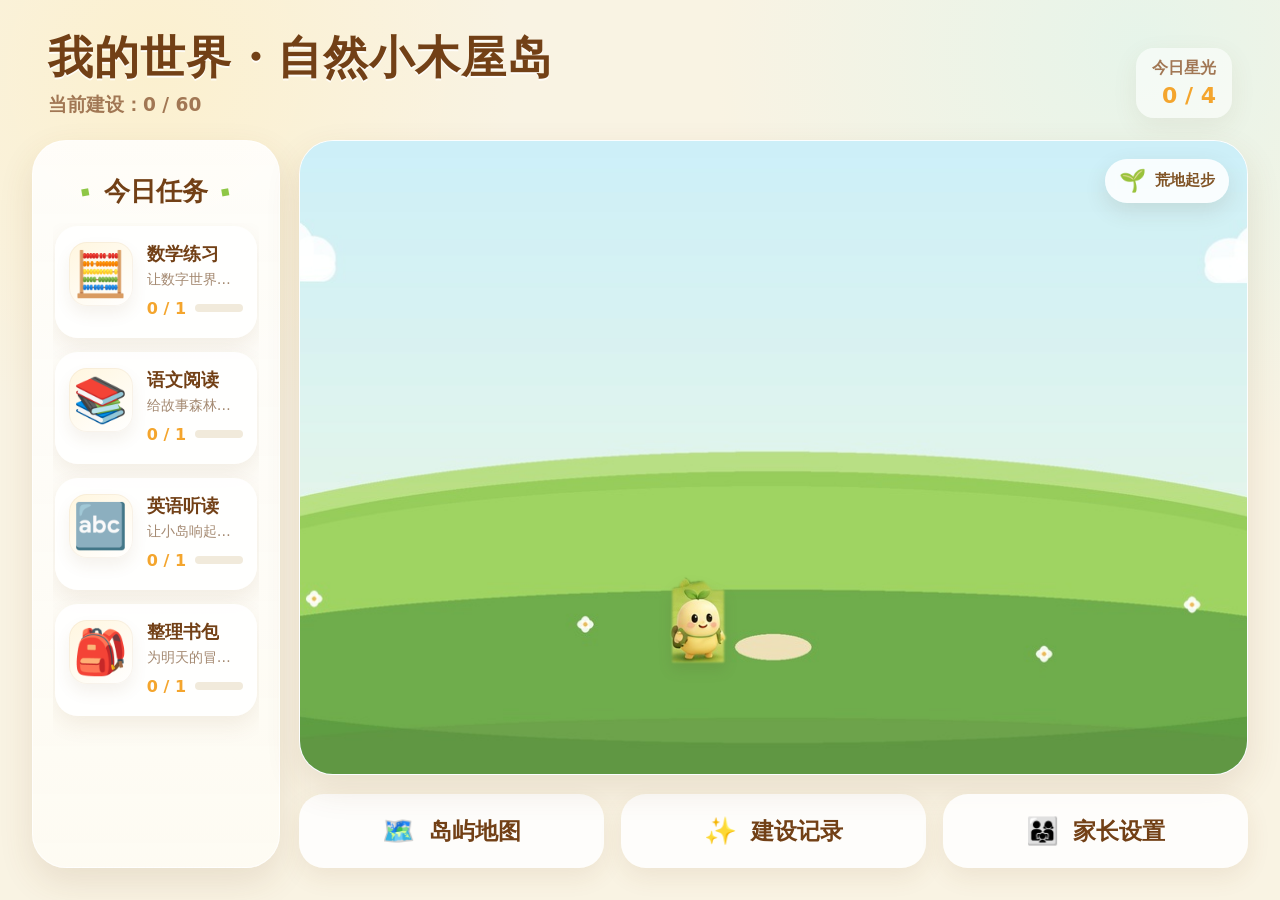
==== index.html @ 44916e84 "Upload website files" ====
<!doctype html>
<html lang="zh-CN">
<head>
  <meta charset="utf-8">
  <meta name="viewport" content="width=device-width, initial-scale=1, viewport-fit=cover">
  <meta name="theme-color" content="#f8f1df">
  <meta name="apple-mobile-web-app-capable" content="yes">
  <meta name="mobile-web-app-capable" content="yes">
  <meta name="apple-mobile-web-app-status-bar-style" content="default">
  <meta name="apple-mobile-web-app-title" content="星芽岛">
  <title>星芽岛</title>
  <link rel="manifest" href="manifest.webmanifest">
  <link rel="apple-touch-icon" sizes="180x180" href="assets/icon-180.png">
  <link rel="stylesheet" href="styles.css">
</head>
<body>
  <main class="app-shell" id="app">
<header class="topbar">
      <div>
        <h1 id="islandTitle">我的世界・自然小木屋岛</h1>
        <p>当前建设：<strong id="buildCount">0</strong> / <span id="buildMax">60</span></p>
      </div>
      <div class="daily-light" aria-label="今日星光进度">
        <span>今日星光</span>
        <strong id="dailyLight">0 / 4</strong>
      </div>
    </header>

<section class="workspace">
      <aside class="task-panel" aria-label="今日任务">
        <div class="task-panel-title">
          <span class="leaf">◆</span>
          <h2>今日任务</h2>
          <span class="leaf">◆</span>
        </div>
        <div id="taskList" class="task-list"></div>

      </aside>

      <section class="island-column">
        <div class="island-stage" id="islandStage">
          <div class="scene-world" id="sceneWorld" aria-label="从零开始建设的自然小木屋岛">
            <img class="scene-base" src="assets/island-base-zero.jpg" alt="等待建设的空白小岛">
            <img class="construction-layer mascot-layer" id="mascotLayer" src="assets/layer-mascot.png" alt="">
            <img class="construction-layer path-layer" id="pathLayer" src="assets/layer-path.png" alt="">
            <img class="construction-layer forest-layer" id="forestLayer" src="assets/layer-forest.png" alt="">
            <img class="construction-layer library-layer" id="libraryLayer" src="assets/layer-library.png" alt="">
            <img class="construction-layer cottage-layer" id="cottageLayer" src="assets/layer-cottage.png" alt="">
            <img class="construction-layer slide-layer" id="slideLayer" src="assets/layer-slide.png" alt="">
            <img class="final-scene" id="finalScene" src="assets/nature-island-scene.jpg" alt="建设完成的自然小木屋岛">
          </div>

          <div class="robot-world" id="robotWorld" aria-label="机器人基地岛">
            <img class="scene-base" src="assets/robot-island-base.jpg" alt="等待建设的机器人基地岛">
            <img class="construction-layer robot-path-layer" id="robotPathLayer" src="assets/robot-layer-path.png" alt="">
            <img class="construction-layer robot-solar-layer" id="robotSolarLayer" src="assets/robot-layer-solar.png" alt="">
            <img class="construction-layer robot-gears-layer" id="robotGearsLayer" src="assets/robot-layer-gears.png" alt="">
            <img class="construction-layer robot-lab-layer" id="robotLabLayer" src="assets/robot-layer-lab.png" alt="">
            <img class="construction-layer robot-tower-layer" id="robotTowerLayer" src="assets/robot-layer-tower.png" alt="">
            <img class="final-scene" id="robotFinalScene" src="assets/robot-island-complete.jpg" alt="建设完成的机器人基地岛">
          </div>

          <div class="ocean-world" id="oceanWorld" aria-label="海底邮局岛">
            <img class="scene-base" src="assets/ocean-island-base.jpg" alt="等待建设的海底邮局岛">
            <img class="construction-layer ocean-path-layer" id="oceanPathLayer" src="assets/ocean-layer-path.png" alt="">
            <img class="construction-layer ocean-coral-layer" id="oceanCoralLayer" src="assets/ocean-layer-coral.png" alt="">
            <img class="construction-layer ocean-delivery-layer" id="oceanDeliveryLayer" src="assets/ocean-layer-delivery.png" alt="">
            <img class="construction-layer ocean-postoffice-layer" id="oceanPostOfficeLayer" src="assets/ocean-layer-postoffice.png" alt="">
            <img class="construction-layer ocean-bubbles-layer" id="oceanBubblesLayer" src="assets/ocean-layer-bubbles.png" alt="">
            <img class="final-scene" id="oceanFinalScene" src="assets/ocean-island-complete.jpg" alt="建设完成的海底邮局岛">
          </div>
          <div id="growthLayer" class="growth-layer" aria-hidden="true"></div>
          <div class="build-stage-badge" id="buildStageBadge">
            <span id="buildStageIcon">🌱</span>
            <strong id="buildStageName">荒地起步</strong>
          </div>

          <button class="scene-hotspot library-hotspot" data-place="树洞图书馆" aria-label="查看树洞图书馆"></button>
          <button class="scene-hotspot cottage-hotspot" data-place="自然小木屋" aria-label="查看自然小木屋"></button>
          <button class="scene-hotspot slide-hotspot" data-place="彩虹滑梯" aria-label="查看彩虹滑梯"></button>

          <div class="scene-tip" id="sceneTip">完成今日任务，让小岛一点点成长</div>
        </div>

        <nav class="bottom-nav" aria-label="主导航">
          <button class="nav-button" id="mapBtn" type="button">
            <span class="nav-icon">🗺️</span>
            <span>岛屿地图</span>
          </button>
          <button class="nav-button" id="logBtn" type="button">
            <span class="nav-icon">✨</span>
            <span>建设记录</span>
          </button>
          <button class="nav-button" id="parentBtn" type="button" aria-label="长按两秒进入家长设置">
            <span class="nav-icon">👨‍👩‍👧</span>
            <span>家长设置</span>
          </button>
        </nav>
      </section>
    </section>
  </main>

  <div class="modal-backdrop" id="modalBackdrop" hidden></div>

  <section class="modal task-modal" id="taskModal" role="dialog" aria-modal="true" aria-labelledby="taskModalTitle" hidden>
    <button class="modal-close" data-close-modal aria-label="关闭">×</button>
    <div class="modal-hero-icon" id="taskModalIcon">📋</div>
    <p class="eyebrow">今日任务</p>
    <h2 id="taskModalTitle">任务名称</h2>
    <p id="taskModalDescription" class="modal-description"></p>
    <div class="task-progress-large">
      <span id="taskModalProgress">0 / 1</span>
      <div class="progress-track"><span id="taskModalProgressBar"></span></div>
    </div>
    <button class="primary-button" id="completeTaskBtn" type="button">我完成啦</button>
  </section>

  <section class="modal wide-modal" id="mapModal" role="dialog" aria-modal="true" aria-labelledby="mapModalTitle" hidden>
    <button class="modal-close" data-close-modal aria-label="关闭">×</button>
    <p class="eyebrow">星芽群岛</p>
    <h2 id="mapModalTitle">岛屿地图</h2>
    <div class="island-map-grid">
      <button class="island-card current" id="natureIslandCard" data-island="nature" type="button">
        <div class="island-card-art">🏡</div>
        <h3>自然小木屋岛</h3>
        <p id="natureIslandDescription">当前建设中的成长世界</p>
        <span id="natureIslandStatus">建设中</span>
      </button>
      <button class="island-card locked" id="robotIslandCard" data-island="robot" type="button">
        <div class="island-card-art">🤖</div>
        <h3>机器人基地岛</h3>
        <p id="robotIslandDescription">完成自然小木屋岛后解锁</p>
        <span id="robotIslandStatus">尚未解锁</span>
      </button>
      <button class="island-card locked" id="oceanIslandCard" data-island="ocean" type="button" disabled>
        <div class="island-card-art">🐚</div>
        <h3>海底邮局岛</h3>
        <p id="oceanIslandDescription">完成机器人基地岛后解锁</p>
        <span id="oceanIslandStatus">尚未解锁</span>
      </button>
    </div>
  </section>

  <section class="modal wide-modal" id="logModal" role="dialog" aria-modal="true" aria-labelledby="logModalTitle" hidden>
    <button class="modal-close" data-close-modal aria-label="关闭">×</button>
    <p class="eyebrow">每一点努力都会留下来</p>
    <h2 id="logModalTitle">建设记录</h2>
    <div id="logList" class="log-list"></div>
  </section>

  <section class="modal parent-modal" id="parentModal" role="dialog" aria-modal="true" aria-labelledby="parentModalTitle" hidden>
    <button class="modal-close" data-close-modal aria-label="关闭">×</button>
    <p class="eyebrow">家长区域</p>
    <h2 id="parentModalTitle">任务设置</h2>

    <form id="taskForm" class="task-form">
      <label>
        任务名称
        <input id="taskTitleInput" maxlength="18" placeholder="例如：阅读 15 分钟" required>
      </label>
      <label>
        鼓励说明
        <input id="taskSubtitleInput" maxlength="28" placeholder="例如：让故事树长出新叶">
      </label>
      <div class="form-row">
        <label>
          图标
          <select id="taskIconInput">
            <option>📚</option>
            <option>🧮</option>
            <option>🔤</option>
            <option>🎒</option>
            <option>💧</option>
            <option>🪵</option>
            <option>🎁</option>
            <option>⭐</option>
          </select>
        </label>
        <label>
          目标次数
          <input id="taskTargetInput" type="number" min="1" max="10" value="1">
        </label>
        <label>
          任务类型
          <select id="taskKindInput">
            <option value="fixed">固定任务</option>
            <option value="temporary">临时任务</option>
          </select>
        </label>
      </div>
      <button class="primary-button compact" type="submit">添加任务</button>
    </form>

    <div class="parent-task-list" id="parentTaskList"></div>

    <div class="parent-actions">
      <button class="secondary-button" id="resetTodayBtn" type="button">重置今日进度</button>
      <button class="danger-button" id="restoreDefaultBtn" type="button">清除全部进度</button>
    </div>
  </section>

  <div class="celebration" id="celebration" aria-hidden="true">
    <span>✨</span><span>🌟</span><span>🍃</span><span>🌼</span><span>✨</span>
  </div>

  <div class="toast" id="toast" role="status" aria-live="polite"></div>

  <script src="app.js"></script>
</body>
</html>
---- styles.css ----
:root {
  --cream: #f9f3e3;
  --panel: rgba(255, 255, 255, 0.88);
  --panel-solid: #fffdf8;
  --brown: #724016;
  --brown-soft: #a17754;
  --orange: #f4a52d;
  --green: #56b05e;
  --green-soft: #92c95f;
  --sky: #d9f4fb;
  --line: rgba(125, 86, 50, 0.11);
  --shadow: 0 14px 35px rgba(115, 77, 35, 0.12);
  --radius-xl: 34px;
  --radius-lg: 25px;
  --radius-md: 18px;
}

* {
  box-sizing: border-box;
  -webkit-tap-highlight-color: transparent;
}

html,
body {
  margin: 0;
  min-width: 320px;
  min-height: 100%;
  background:
    radial-gradient(circle at 12% 8%, rgba(255, 236, 179, 0.42), transparent 26%),
    radial-gradient(circle at 89% 5%, rgba(206, 246, 242, 0.43), transparent 30%),
    var(--cream);
  color: var(--brown);
  font-family: "PingFang SC", "Microsoft YaHei", system-ui, -apple-system, sans-serif;
}

button,
input,
select {
  font: inherit;
}

button {
  color: inherit;
}

button:focus-visible,
input:focus-visible,
select:focus-visible {
  outline: 4px solid rgba(85, 176, 94, 0.24);
  outline-offset: 3px;
}

body {
  min-height: 100vh;
  overflow: hidden;
}

.app-shell {
  width: min(100vw, 1720px);
  height: 100vh;
  margin: 0 auto;
  padding: clamp(18px, 2.5vw, 40px);
  display: grid;
  grid-template-rows: auto 1fr;
  gap: clamp(14px, 1.7vw, 24px);
}

.topbar {
  display: flex;
  align-items: flex-end;
  justify-content: space-between;
  min-height: 86px;
  padding: 0 16px;
}

.topbar h1 {
  margin: 0;
  font-size: clamp(34px, 3.5vw, 58px);
  line-height: 1.04;
  letter-spacing: 0.02em;
  font-weight: 900;
  text-shadow: 0 2px 0 rgba(255,255,255,0.8);
}

.topbar p {
  margin: 10px 0 0;
  color: var(--brown-soft);
  font-size: clamp(17px, 1.45vw, 25px);
  font-weight: 700;
}

.daily-light {
  display: flex;
  flex-direction: column;
  align-items: flex-end;
  gap: 4px;
  padding: 10px 16px;
  border-radius: 18px;
  background: rgba(255,255,255,0.55);
  box-shadow: 0 8px 26px rgba(121, 79, 35, 0.08);
  color: var(--brown-soft);
  font-weight: 700;
}

.daily-light strong {
  color: var(--orange);
  font-size: 22px;
}

.workspace {
  min-height: 0;
  display: grid;
  grid-template-columns: clamp(248px, 19vw, 305px) minmax(0, 1fr);
  gap: clamp(16px, 1.5vw, 24px);
}

.task-panel {
  min-height: 0;
  padding: clamp(16px, 1.55vw, 24px);
  border-radius: var(--radius-xl);
  background: linear-gradient(180deg, rgba(255,255,255,0.84), rgba(255,253,247,0.78));
  box-shadow: var(--shadow);
  border: 1px solid rgba(255,255,255,0.7);
  display: flex;
  flex-direction: column;
  overflow: hidden;
}

.task-panel-title {
  min-height: 62px;
  display: flex;
  align-items: center;
  justify-content: center;
  gap: 13px;
}

.task-panel-title h2 {
  margin: 0;
  font-size: clamp(24px, 2vw, 32px);
  font-weight: 900;
}

.leaf {
  color: #8ec746;
  font-size: 13px;
  transform: rotate(35deg);
}

.task-list {
  flex: 1;
  min-height: 0;
  overflow-y: auto;
  overscroll-behavior: contain;
  scrollbar-width: thin;
  padding: 3px 2px 8px;
}

.task-card {
  width: 100%;
  min-height: 112px;
  margin: 0 0 14px;
  padding: 16px 14px;
  border: 0;
  border-radius: 23px;
  background: rgba(255,255,255,0.9);
  box-shadow: 0 9px 22px rgba(126, 82, 37, 0.09);
  display: grid;
  grid-template-columns: 66px 1fr;
  gap: 12px;
  text-align: left;
  cursor: pointer;
  transition: transform .18s ease, box-shadow .18s ease, background .18s ease;
}

.task-card:hover,
.task-card:active {
  transform: translateY(-2px);
  box-shadow: 0 12px 25px rgba(126, 82, 37, 0.14);
}

.task-card.completed {
  background: linear-gradient(135deg, rgba(244,255,239,0.96), rgba(255,255,255,0.96));
}

.task-icon {
  width: 64px;
  height: 64px;
  border-radius: 18px;
  display: grid;
  place-items: center;
  font-size: 44px;
  background: linear-gradient(145deg, #fff6df, #fff);
  box-shadow: inset 0 0 0 1px rgba(128, 87, 43, .06), 0 8px 16px rgba(128, 87, 43, .08);
}

.task-copy {
  min-width: 0;
  display: flex;
  flex-direction: column;
  justify-content: center;
}

.task-title-row {
  display: flex;
  align-items: center;
  justify-content: space-between;
  gap: 8px;
}

.task-title-row strong {
  overflow: hidden;
  text-overflow: ellipsis;
  white-space: nowrap;
  font-size: 18px;
}

.task-title-row .check {
  color: #37a954;
  font-size: 20px;
}

.task-subtitle {
  margin-top: 5px;
  overflow: hidden;
  text-overflow: ellipsis;
  white-space: nowrap;
  color: #a48971;
  font-size: 14px;
}

.task-progress {
  margin-top: 10px;
  display: flex;
  align-items: center;
  gap: 9px;
  color: var(--orange);
  font-weight: 900;
}

.task-mini-track {
  flex: 1;
  height: 8px;
  border-radius: 999px;
  overflow: hidden;
  background: #f1eadb;
}

.task-mini-track > span {
  display: block;
  height: 100%;
  border-radius: inherit;
  background: linear-gradient(90deg, #ffb434, #f39b26);
}

.small-action {
  flex: 0 0 auto;
  min-height: 46px;
  border: 0;
  border-radius: 16px;
  background: rgba(255,255,255,0.68);
  color: var(--brown-soft);
  font-weight: 800;
  cursor: pointer;
}

.island-column {
  min-width: 0;
  min-height: 0;
  display: grid;
  grid-template-rows: minmax(0, 1fr) 74px;
  gap: clamp(14px, 1.5vw, 22px);
}

.island-stage {
  min-height: 0;
  position: relative;
  overflow: hidden;
  border-radius: var(--radius-xl);
  background: var(--sky);
  box-shadow: var(--shadow);
  border: 1px solid rgba(255,255,255,0.92);
}

.scene-art {
  display: block;
  width: 100%;
  height: 100%;
  object-fit: cover;
  object-position: center;
  user-select: none;
  pointer-events: none;
}

.scene-tip {
  position: absolute;
  left: 50%;
  bottom: 18px;
  transform: translateX(-50%);
  padding: 9px 16px;
  border-radius: 999px;
  background: rgba(255,255,255,0.82);
  color: #805426;
  box-shadow: 0 8px 20px rgba(90, 64, 30, .12);
  font-weight: 800;
  font-size: 14px;
  opacity: 0;
  transition: opacity .2s ease, transform .2s ease;
  pointer-events: none;
  white-space: nowrap;
}

.scene-tip.show {
  opacity: 1;
  transform: translate(-50%, -5px);
}

.scene-hotspot {
  position: absolute;
  border: 0;
  background: transparent;
  cursor: pointer;
  border-radius: 50%;
}

.scene-hotspot::after {
  content: "";
  position: absolute;
  inset: 38%;
  border-radius: 50%;
  background: rgba(255,255,255,.5);
  opacity: 0;
  transform: scale(.7);
  transition: opacity .18s ease, transform .18s ease;
}

.scene-hotspot:hover::after,
.scene-hotspot:focus-visible::after {
  opacity: 1;
  transform: scale(1);
}

.library-hotspot {
  left: 21%;
  top: 22%;
  width: 23%;
  height: 53%;
}

.cottage-hotspot {
  left: 53%;
  top: 18%;
  width: 29%;
  height: 52%;
}

.slide-hotspot {
  left: 79%;
  top: 47%;
  width: 17%;
  height: 30%;
}

.growth-layer {
  position: absolute;
  inset: 0;
  pointer-events: none;
}

.growth-item {
  position: absolute;
  font-size: clamp(20px, 2vw, 34px);
  filter: drop-shadow(0 5px 8px rgba(87, 64, 27, .24));
  animation: popIn .5s cubic-bezier(.2,.85,.25,1.4) both;
}

.bottom-nav {
  display: grid;
  grid-template-columns: repeat(3, minmax(0, 1fr));
  gap: clamp(12px, 1.3vw, 20px);
}

.nav-button {
  border: 0;
  border-radius: 25px;
  background: rgba(255,255,255,0.86);
  box-shadow: 0 9px 24px rgba(126, 82, 37, 0.09);
  display: flex;
  align-items: center;
  justify-content: center;
  gap: 14px;
  font-size: clamp(18px, 1.8vw, 28px);
  font-weight: 900;
  cursor: pointer;
  transition: transform .18s ease, background .18s ease;
}

.nav-button:hover,
.nav-button:active {
  transform: translateY(-2px);
  background: #fff;
}

.nav-icon {
  font-size: 1.15em;
}

.modal-backdrop {
  position: fixed;
  inset: 0;
  z-index: 50;
  background: rgba(70, 48, 25, .28);
  backdrop-filter: blur(7px);
}

.modal {
  position: fixed;
  z-index: 60;
  left: 50%;
  top: 50%;
  transform: translate(-50%, -50%);
  width: min(92vw, 470px);
  max-height: 88vh;
  overflow: auto;
  padding: 30px;
  border-radius: 30px;
  background: #fffdf7;
  box-shadow: 0 30px 80px rgba(70, 45, 20, .28);
}

.modal[hidden],
.modal-backdrop[hidden] {
  display: none;
}

.wide-modal {
  width: min(92vw, 930px);
}

.parent-modal {
  width: min(92vw, 760px);
}

.modal-close {
  position: absolute;
  right: 18px;
  top: 15px;
  width: 42px;
  height: 42px;
  border: 0;
  border-radius: 50%;
  background: #f5eee1;
  color: #815a33;
  font-size: 28px;
  cursor: pointer;
}

.modal-hero-icon {
  width: 90px;
  height: 90px;
  margin: 0 auto 12px;
  display: grid;
  place-items: center;
  border-radius: 28px;
  background: #fff3d7;
  box-shadow: 0 10px 25px rgba(121, 81, 35, .11);
  font-size: 56px;
}

.eyebrow {
  margin: 0 0 7px;
  text-align: center;
  color: #9f7f61;
  font-size: 14px;
  font-weight: 900;
  letter-spacing: .12em;
}

.modal h2 {
  margin: 0 0 12px;
  text-align: center;
  font-size: 30px;
}

.modal-description {
  color: #8e735d;
  line-height: 1.7;
  text-align: center;
}

.task-progress-large {
  margin: 20px 0;
  text-align: center;
  color: var(--orange);
  font-size: 18px;
  font-weight: 900;
}

.progress-track {
  width: 100%;
  height: 12px;
  margin-top: 10px;
  overflow: hidden;
  border-radius: 999px;
  background: #f0e8da;
}

.progress-track span {
  display: block;
  height: 100%;
  border-radius: inherit;
  background: linear-gradient(90deg, #ffbd3f, #f29924);
}

.primary-button,
.secondary-button,
.danger-button {
  min-height: 52px;
  padding: 0 22px;
  border: 0;
  border-radius: 18px;
  font-weight: 900;
  cursor: pointer;
}

.primary-button {
  width: 100%;
  color: white;
  background: linear-gradient(135deg, #74bd55, #4ea653);
  box-shadow: 0 12px 25px rgba(72, 150, 79, .24);
}

.primary-button:disabled {
  opacity: .45;
  cursor: default;
}

.primary-button.compact {
  width: auto;
  min-width: 140px;
}

.secondary-button {
  background: #f1eadf;
  color: #795431;
}

.danger-button {
  background: #fff0eb;
  color: #c05d42;
}

.island-map-grid {
  display: grid;
  grid-template-columns: repeat(3, minmax(0, 1fr));
  gap: 16px;
  margin-top: 22px;
}

.island-card {
  padding: 24px 18px;
  border-radius: 23px;
  background: #fbf7eb;
  text-align: center;
  box-shadow: inset 0 0 0 1px rgba(119, 83, 46, .07);
}

.island-card.current {
  background: linear-gradient(145deg, #effadf, #fffdf5);
  box-shadow: inset 0 0 0 2px rgba(102, 175, 82, .25);
}

.island-card.locked {
  filter: saturate(.55);
  opacity: .72;
}

.island-card-art {
  font-size: 58px;
}

.island-card h3 {
  margin: 10px 0 6px;
}

.island-card p {
  min-height: 42px;
  color: #9c816b;
  font-size: 14px;
}

.island-card span {
  display: inline-block;
  padding: 6px 11px;
  border-radius: 999px;
  background: rgba(255,255,255,.75);
  font-size: 13px;
  font-weight: 900;
}

.log-list,
.parent-task-list {
  margin-top: 20px;
  display: grid;
  gap: 10px;
}

.log-entry,
.parent-task-row {
  padding: 14px 16px;
  border-radius: 17px;
  background: #f8f3e8;
}

.log-entry {
  display: grid;
  grid-template-columns: 46px 1fr;
  gap: 12px;
  align-items: center;
}

.log-entry .log-icon {
  font-size: 32px;
  text-align: center;
}

.log-entry strong {
  display: block;
  margin-bottom: 4px;
}

.log-entry small {
  color: #a08770;
}

.empty-state {
  padding: 30px;
  border-radius: 18px;
  background: #f8f3e8;
  color: #9b8067;
  text-align: center;
}

.task-form {
  padding: 18px;
  border-radius: 22px;
  background: #f8f3e8;
}

.task-form label {
  display: grid;
  gap: 7px;
  color: #8a694a;
  font-size: 14px;
  font-weight: 800;
}

.task-form input,
.task-form select {
  width: 100%;
  min-height: 44px;
  border: 1px solid rgba(119, 83, 46, .12);
  border-radius: 13px;
  background: white;
  color: #71471f;
  padding: 0 12px;
}

.form-row {
  display: grid;
  grid-template-columns: 1fr 1fr 1.4fr;
  gap: 10px;
  margin: 12px 0;
}

.parent-task-row {
  display: grid;
  grid-template-columns: 42px 1fr auto;
  gap: 12px;
  align-items: center;
}

.parent-task-row .icon {
  font-size: 30px;
}

.parent-task-row strong {
  display: block;
}

.parent-task-row small {
  color: #9c816a;
}

.delete-task {
  width: 38px;
  height: 38px;
  border: 0;
  border-radius: 12px;
  background: #fff0eb;
  color: #c15e45;
  cursor: pointer;
}

.parent-actions {
  display: flex;
  flex-wrap: wrap;
  gap: 10px;
  margin-top: 20px;
}

.celebration {
  position: fixed;
  z-index: 90;
  inset: 0;
  display: none;
  align-items: center;
  justify-content: center;
  pointer-events: none;
}

.celebration.active {
  display: flex;
}

.celebration span {
  position: absolute;
  font-size: clamp(34px, 5vw, 70px);
  animation: burst .95s ease-out both;
}

.celebration span:nth-child(1) { transform: translate(-180px, -40px); }
.celebration span:nth-child(2) { transform: translate(-90px, -120px); animation-delay: .06s; }
.celebration span:nth-child(3) { transform: translate(10px, -145px); animation-delay: .1s; }
.celebration span:nth-child(4) { transform: translate(105px, -100px); animation-delay: .14s; }
.celebration span:nth-child(5) { transform: translate(185px, -20px); animation-delay: .18s; }

.toast {
  position: fixed;
  z-index: 100;
  left: 50%;
  bottom: 28px;
  transform: translate(-50%, 24px);
  max-width: min(86vw, 620px);
  padding: 13px 20px;
  border-radius: 999px;
  background: rgba(91, 61, 30, .92);
  color: #fff;
  box-shadow: 0 14px 35px rgba(61, 38, 16, .22);
  font-weight: 800;
  opacity: 0;
  pointer-events: none;
  transition: opacity .2s ease, transform .2s ease;
}

.toast.show {
  opacity: 1;
  transform: translate(-50%, 0);
}

@keyframes popIn {
  from { opacity: 0; transform: scale(.3) translateY(18px); }
  to { opacity: 1; transform: scale(1) translateY(0); }
}

@keyframes burst {
  0% { opacity: 0; scale: .4; }
  30% { opacity: 1; }
  100% { opacity: 0; translate: 0 -80px; scale: 1.25; }
}

@media (max-width: 980px) {
  .app-shell {
    padding: 16px;
  }

  .workspace {
    grid-template-columns: 236px minmax(0, 1fr);
  }

  .topbar {
    min-height: 76px;
  }

  .task-panel {
    padding: 14px;
  }

  .task-card {
    grid-template-columns: 54px 1fr;
    min-height: 100px;
    padding: 13px 11px;
  }

  .task-icon {
    width: 52px;
    height: 52px;
    font-size: 35px;
  }

  .task-title-row strong {
    font-size: 16px;
  }

  .nav-button {
    font-size: 18px;
  }
}

@media (max-width: 760px), (orientation: portrait) and (max-width: 900px) {
  body {
    overflow: auto;
  }

  .app-shell {
    height: auto;
    min-height: 100vh;
  }

  .topbar {
    align-items: flex-start;
  }

  .daily-light {
    display: none;
  }

  .workspace {
    grid-template-columns: 1fr;
  }

  .task-panel {
    max-height: 390px;
  }

  .island-column {
    grid-template-rows: minmax(330px, 58vw) 68px;
  }

  .task-list {
    display: grid;
    grid-template-columns: repeat(2, minmax(0, 1fr));
    gap: 10px;
  }

  .task-card {
    margin: 0;
  }
}

@media (prefers-reduced-motion: reduce) {
  *,
  *::before,
  *::after {
    scroll-behavior: auto !important;
    animation-duration: .001ms !important;
    transition-duration: .001ms !important;
  }
}


/* v2.8 — 从 0 开始建设，不再预先显示完整岛屿 */
.scene-world {
  position: absolute;
  inset: 0;
  overflow: hidden;
}

.scene-base,
.final-scene {
  position: absolute;
  inset: 0;
  width: 100%;
  height: 100%;
  object-fit: cover;
  object-position: center;
  user-select: none;
  pointer-events: none;
}

.scene-base {
  z-index: 1;
}

.final-scene {
  z-index: 18;
  opacity: 0;
  transition: opacity .8s ease;
}

.construction-layer {
  position: absolute;
  z-index: 5;
  display: block;
  object-fit: contain;
  object-position: center;
  pointer-events: none;
  user-select: none;
  opacity: var(--layer-opacity, 0);
  clip-path: inset(var(--layer-clip, 100%) 0 0 0);
  transform: translateY(var(--layer-shift, 10px)) scale(var(--layer-scale, .96));
  transform-origin: bottom center;
  filter: drop-shadow(0 7px 7px rgba(74, 58, 30, .12));
  transition:
    opacity .65s ease,
    clip-path .8s cubic-bezier(.2,.7,.2,1),
    transform .8s cubic-bezier(.2,.7,.2,1);
}

.mascot-layer {
  left: 36.34%;
  top: 65.42%;
  width: 10.38%;
  height: 22.59%;
  z-index: 13;
}

.path-layer {
  inset: 0;
  width: 100%;
  height: 100%;
  z-index: 4;
}

.forest-layer {
  left: 3.04%;
  top: 21.03%;
  width: 23.32%;
  height: 52.80%;
  z-index: 7;
}

.library-layer {
  left: 19.81%;
  top: 22.59%;
  width: 25.32%;
  height: 53.74%;
  z-index: 9;
}

.cottage-layer {
  left: 49.92%;
  top: 14.02%;
  width: 34.90%;
  height: 58.41%;
  z-index: 10;
}

.slide-layer {
  left: 77.80%;
  top: 39.72%;
  width: 22.20%;
  height: 38.94%;
  z-index: 11;
}

.build-stage-badge {
  position: absolute;
  z-index: 30;
  right: 18px;
  top: 18px;
  display: flex;
  align-items: center;
  gap: 9px;
  min-height: 44px;
  padding: 8px 14px;
  border-radius: 999px;
  background: rgba(255,255,255,.86);
  box-shadow: 0 8px 22px rgba(91,66,32,.12);
  color: #805426;
  backdrop-filter: blur(6px);
}

.build-stage-badge span {
  font-size: 22px;
}

.build-stage-badge strong {
  font-size: 15px;
}

.island-stage.is-complete .final-scene {
  opacity: 1;
}

.island-stage.is-complete .construction-layer,
.island-stage.is-complete .scene-base {
  opacity: 0;
  transition: opacity .8s ease;
}


/* v2.8.1 强制从零版 */
.version-badge {
  position: fixed;
  z-index: 120;
  right: 14px;
  bottom: 10px;
  padding: 7px 11px;
  border-radius: 999px;
  background: rgba(97, 67, 35, .86);
  color: #fff;
  font-size: 12px;
  font-weight: 900;
  letter-spacing: .04em;
  pointer-events: none;
  box-shadow: 0 7px 18px rgba(64, 42, 18, .18);
}

.island-stage[data-build-count="0"] .final-scene,
.island-stage[data-build-count="0"] .forest-layer,
.island-stage[data-build-count="0"] .library-layer,
.island-stage[data-build-count="0"] .cottage-layer,
.island-stage[data-build-count="0"] .slide-layer,
.island-stage[data-build-count="0"] .path-layer {
  opacity: 0 !important;
  clip-path: inset(100% 0 0 0) !important;
}

.island-stage[data-build-count="0"] .scene-tip {
  opacity: 1;
  transform: translate(-50%, 0);
}


/* v2.8.3 — 多日时间轴测试版 */
.app-shell {
  grid-template-rows: auto auto minmax(0, 1fr);
  gap: 13px;
}

.timeline-test {
  margin: -4px 14px 0;
  padding: 10px 14px 9px;
  border-radius: 22px;
  background: linear-gradient(135deg, rgba(255,251,235,.94), rgba(239,251,235,.94));
  border: 1px solid rgba(123, 167, 86, .18);
  box-shadow: 0 8px 22px rgba(91, 66, 31, .09);
  display: grid;
  grid-template-columns: auto minmax(420px, 1fr);
  grid-template-rows: auto auto;
  column-gap: 18px;
  row-gap: 8px;
  align-items: center;
}

.timeline-summary {
  grid-row: 1 / span 2;
  min-width: 240px;
  display: grid;
  grid-template-columns: repeat(2, auto);
  align-items: center;
  justify-content: start;
  gap: 4px 13px;
  color: #7c5834;
  font-size: 13px;
}

.timeline-summary strong {
  font-size: 21px;
  color: #5c9c4d;
}

.test-label {
  grid-column: 1 / -1;
  font-size: 14px;
  font-weight: 900;
  color: #8c6238;
}

.timeline-stage {
  grid-column: 1 / -1;
  color: #a2794c;
  font-weight: 900;
}

.timeline-controls {
  min-width: 0;
  display: grid;
  grid-template-columns: auto minmax(170px, 1fr) auto auto auto;
  gap: 8px;
  align-items: center;
}

.timeline-button,
.timeline-jumps button {
  min-height: 36px;
  padding: 0 12px;
  border: 0;
  border-radius: 12px;
  background: rgba(255,255,255,.86);
  color: #79522f;
  font-size: 13px;
  font-weight: 900;
  cursor: pointer;
  box-shadow: 0 5px 13px rgba(100,70,34,.08);
}

.timeline-button:hover,
.timeline-jumps button:hover,
.timeline-jumps button.active {
  transform: translateY(-1px);
  background: #fff;
}

.timeline-button.accent {
  color: #fff;
  background: linear-gradient(135deg, #79bd58, #55a653);
}

.timeline-button.mode-live {
  color: #fff;
  background: linear-gradient(135deg, #f1a63a, #e78826);
}

.timeline-range {
  width: 100%;
  accent-color: #72b857;
}

.timeline-jumps {
  display: flex;
  gap: 7px;
  min-width: 0;
  overflow-x: auto;
  padding-bottom: 1px;
}

.timeline-jumps button {
  min-height: 31px;
  white-space: nowrap;
  padding-inline: 10px;
  font-size: 12px;
}

.timeline-test.live-mode .timeline-range,
.timeline-test.live-mode .timeline-jumps,
.timeline-test.live-mode #previewPrevBtn,
.timeline-test.live-mode #previewNextBtn,
.timeline-test.live-mode #previewPlayBtn {
  opacity: .38;
  pointer-events: none;
}

.task-card.preview-card {
  cursor: default;
}

.task-card.preview-card:hover,
.task-card.preview-card:active {
  transform: none;
}

.preview-note {
  display: inline-flex;
  align-items: center;
  gap: 5px;
  margin-top: 7px;
  color: #78945e;
  font-size: 12px;
  font-weight: 800;
}

@media (max-width: 1120px) {
  .timeline-test {
    grid-template-columns: 1fr;
  }

  .timeline-summary {
    grid-row: auto;
    grid-template-columns: repeat(4, auto);
    min-width: 0;
  }

  .test-label,
  .timeline-stage {
    grid-column: auto;
  }
}

@media (max-width: 850px) {
  .timeline-controls {
    grid-template-columns: auto minmax(120px, 1fr) auto;
  }

  #previewPlayBtn,
  #previewModeBtn {
    grid-column: span 1;
  }

  .timeline-summary {
    grid-template-columns: repeat(2, auto);
  }

  .test-label,
  .timeline-stage {
    grid-column: 1 / -1;
  }
}

@media (max-width: 640px) {
  .timeline-controls {
    grid-template-columns: 1fr 1fr;
  }

  .timeline-range {
    grid-column: 1 / -1;
    grid-row: 1;
  }
}


/* v2.8.4 — 完成第一座岛后解锁机器人基地岛 */
.robot-world {
  position: absolute;
  inset: 0;
  display: none;
  overflow: hidden;
}

.island-stage.robot-island .scene-world,
.island-stage.robot-island .scene-hotspot {
  display: none;
}

.island-stage.robot-island .robot-world {
  display: block;
}

.robot-path-layer,
.robot-solar-layer,
.robot-gears-layer,
.robot-lab-layer,
.robot-tower-layer {
  inset: 0;
  width: 100%;
  height: 100%;
}

.island-card {
  border: 0;
  font: inherit;
  color: inherit;
  cursor: pointer;
  transition: transform .18s ease, opacity .18s ease, box-shadow .18s ease;
}

.island-card:not(.locked):hover {
  transform: translateY(-4px);
  box-shadow: 0 12px 25px rgba(102, 76, 42, .13);
}

.island-card.locked {
  cursor: not-allowed;
}

.island-card.unlocked {
  background: linear-gradient(145deg, #e9f8ff, #fffdf5);
  box-shadow: inset 0 0 0 2px rgba(77, 160, 190, .25);
  filter: none;
  opacity: 1;
}

.island-card.completed {
  background: linear-gradient(145deg, #effadf, #fffdf5);
  box-shadow: inset 0 0 0 2px rgba(102, 175, 82, .35);
}

.island-card.current {
  transform: translateY(-2px);
}

.unlock-flash {
  animation: unlockFlash 1.25s ease both;
}

@keyframes unlockFlash {
  0% { box-shadow: 0 0 0 0 rgba(255, 198, 54, .75); }
  45% { box-shadow: 0 0 0 18px rgba(255, 198, 54, 0); }
  100% { box-shadow: 0 0 0 0 rgba(255, 198, 54, 0); }
}



/* v2.8.5 — 自然岛和机器人岛都可使用 0–15 天完整预览 */
.timeline-test.robot-mode {
  background: linear-gradient(135deg, rgba(234,248,255,.96), rgba(246,250,241,.96));
  border-color: rgba(65, 151, 190, .22);
}

.timeline-test.robot-mode .test-label,
.timeline-test.robot-mode .timeline-stage {
  color: #477b94;
}

.timeline-test.robot-mode .timeline-button.accent {
  background: linear-gradient(135deg, #66b7d2, #448fae);
}

.timeline-jumps button[data-preview-day="15"] {
  color: #fff;
  background: linear-gradient(135deg, #f1a83b, #e78b28);
}

.robot-preview-note {
  color: #4f8ca8;
  font-weight: 900;
}


/* v2.8.6 — 第三座岛：海底邮局岛 */
.ocean-world {
  position: absolute;
  inset: 0;
  display: none;
  overflow: hidden;
}

.island-stage.ocean-island .scene-world,
.island-stage.ocean-island .robot-world,
.island-stage.ocean-island .scene-hotspot {
  display: none;
}

.island-stage.ocean-island .ocean-world {
  display: block;
}

.island-stage.robot-island .ocean-world {
  display: none;
}

.ocean-path-layer,
.ocean-coral-layer,
.ocean-delivery-layer,
.ocean-postoffice-layer,
.ocean-bubbles-layer {
  inset: 0;
  width: 100%;
  height: 100%;
}

.timeline-test.ocean-mode {
  background: linear-gradient(135deg, rgba(220,249,250,.97), rgba(231,244,255,.96));
  border-color: rgba(58, 153, 178, .25);
}

.timeline-test.ocean-mode .test-label,
.timeline-test.ocean-mode .timeline-stage {
  color: #367b91;
}

.timeline-test.ocean-mode .timeline-button.accent {
  background: linear-gradient(135deg, #50b7bf, #367fa4);
}

.island-card.ocean-unlocked {
  background: linear-gradient(145deg, #e2fbfa, #f8fbff);
  box-shadow: inset 0 0 0 2px rgba(50, 160, 176, .28);
  filter: none;
  opacity: 1;
}


/* 星芽岛 iPad 正式版 v1.0 */
.app-shell {
  grid-template-rows: auto minmax(0, 1fr);
  gap: clamp(14px, 1.7vw, 24px);
  padding-top: max(clamp(18px, 2.5vw, 40px), env(safe-area-inset-top));
  padding-right: max(clamp(18px, 2.5vw, 40px), env(safe-area-inset-right));
  padding-bottom: max(clamp(18px, 2.5vw, 40px), env(safe-area-inset-bottom));
  padding-left: max(clamp(18px, 2.5vw, 40px), env(safe-area-inset-left));
}

.version-badge,
.timeline-test {
  display: none !important;
}

#parentBtn {
  position: relative;
  overflow: hidden;
  touch-action: none;
  user-select: none;
  -webkit-user-select: none;
}

#parentBtn::after {
  content: "";
  position: absolute;
  inset: auto 0 0;
  height: 5px;
  background: linear-gradient(90deg, #75bd58, #f0ae39);
  transform: scaleX(0);
  transform-origin: left center;
}

#parentBtn.holding::after {
  animation: parentHoldProgress 1.8s linear forwards;
}

@keyframes parentHoldProgress {
  to { transform: scaleX(1); }
}

.ocean-world {
  position: absolute;
  inset: 0;
  display: none;
  overflow: hidden;
}

.island-stage.ocean-island .scene-world,
.island-stage.ocean-island .robot-world,
.island-stage.ocean-island .scene-hotspot {
  display: none;
}

.island-stage.ocean-island .ocean-world {
  display: block;
}

.island-stage.robot-island .ocean-world {
  display: none;
}

.ocean-path-layer,
.ocean-coral-layer,
.ocean-delivery-layer,
.ocean-postoffice-layer,
.ocean-bubbles-layer {
  inset: 0;
  width: 100%;
  height: 100%;
}

.island-card.unlocked,
.island-card.ocean-unlocked {
  filter: none;
  opacity: 1;
}

.island-card:disabled {
  pointer-events: none;
}

@media (display-mode: standalone) {
  body {
    overscroll-behavior: none;
  }
}

@media (orientation: portrait) and (min-width: 760px) {
  .app-shell::before {
    content: "横屏使用体验更好";
    position: fixed;
    z-index: 130;
    left: 50%;
    top: max(10px, env(safe-area-inset-top));
    transform: translateX(-50%);
    padding: 8px 14px;
    border-radius: 999px;
    background: rgba(92, 64, 33, .88);
    color: #fff;
    font-size: 13px;
    font-weight: 800;
    pointer-events: none;
  }
}
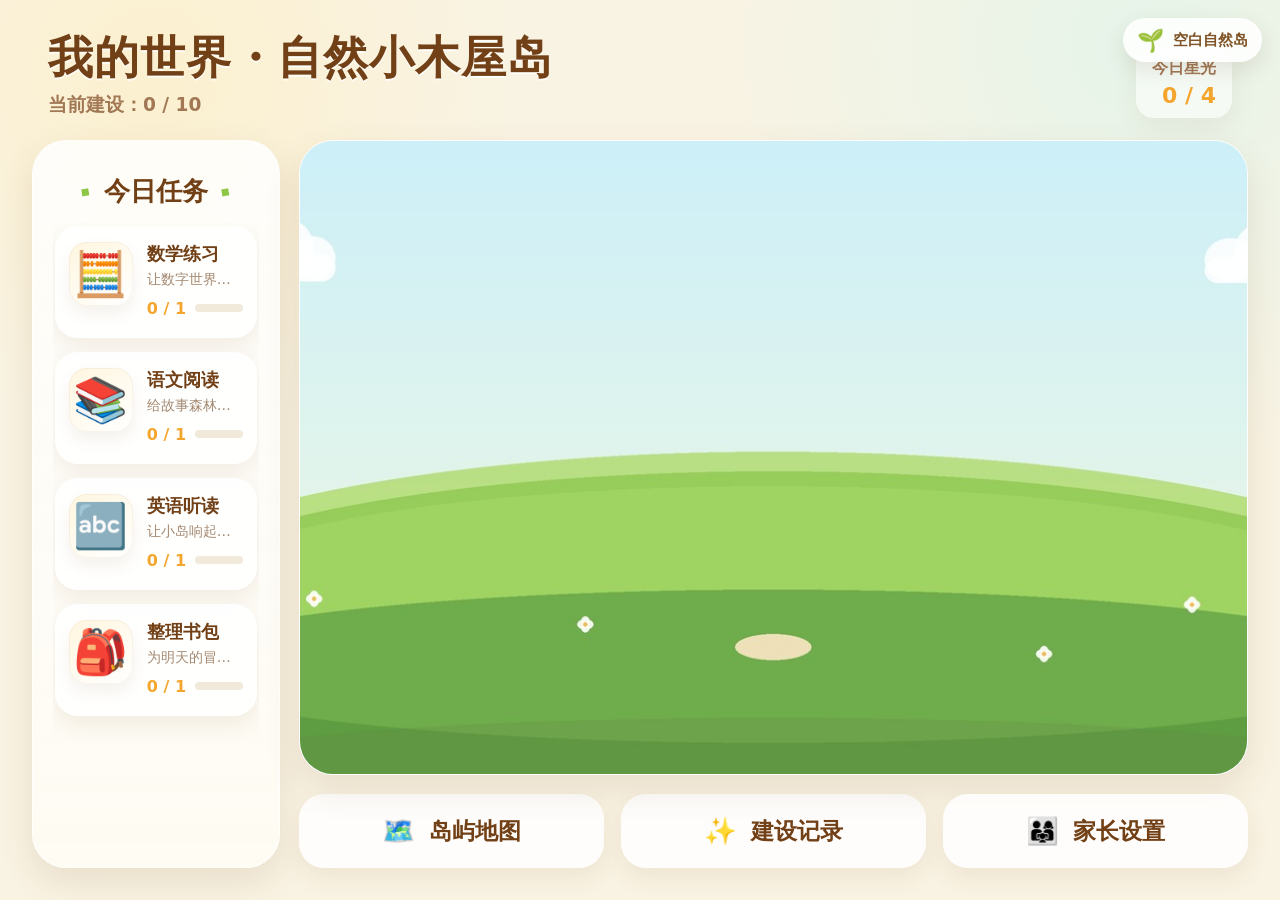
==== commit 3c759c03: "Add files via upload" ====
--- a/index.html
+++ b/index.html
@@ -11,14 +11,14 @@
   <title>星芽岛</title>
   <link rel="manifest" href="manifest.webmanifest">
   <link rel="apple-touch-icon" sizes="180x180" href="assets/icon-180.png">
-  <link rel="stylesheet" href="styles.css">
+  <link rel="stylesheet" href="styles.css?v=1.3.2">
 </head>
 <body>
   <main class="app-shell" id="app">
 <header class="topbar">
       <div>
         <h1 id="islandTitle">我的世界・自然小木屋岛</h1>
-        <p>当前建设：<strong id="buildCount">0</strong> / <span id="buildMax">60</span></p>
+        <p>当前建设：<strong id="buildCount">0</strong> / <span id="buildMax">10</span></p>
       </div>
       <div class="daily-light" aria-label="今日星光进度">
         <span>今日星光</span>
@@ -41,33 +41,46 @@
         <div class="island-stage" id="islandStage">
           <div class="scene-world" id="sceneWorld" aria-label="从零开始建设的自然小木屋岛">
             <img class="scene-base" src="assets/island-base-zero.jpg" alt="等待建设的空白小岛">
-            <img class="construction-layer mascot-layer" id="mascotLayer" src="assets/layer-mascot.png" alt="">
-            <img class="construction-layer path-layer" id="pathLayer" src="assets/layer-path.png" alt="">
-            <img class="construction-layer forest-layer" id="forestLayer" src="assets/layer-forest.png" alt="">
-            <img class="construction-layer library-layer" id="libraryLayer" src="assets/layer-library.png" alt="">
-            <img class="construction-layer cottage-layer" id="cottageLayer" src="assets/layer-cottage.png" alt="">
-            <img class="construction-layer slide-layer" id="slideLayer" src="assets/layer-slide.png" alt="">
-            <img class="final-scene" id="finalScene" src="assets/nature-island-scene.jpg" alt="建设完成的自然小木屋岛">
-          </div>
-
-          <div class="robot-world" id="robotWorld" aria-label="机器人基地岛">
-            <img class="scene-base" src="assets/robot-island-base.jpg" alt="等待建设的机器人基地岛">
-            <img class="construction-layer robot-path-layer" id="robotPathLayer" src="assets/robot-layer-path.png" alt="">
-            <img class="construction-layer robot-solar-layer" id="robotSolarLayer" src="assets/robot-layer-solar.png" alt="">
-            <img class="construction-layer robot-gears-layer" id="robotGearsLayer" src="assets/robot-layer-gears.png" alt="">
-            <img class="construction-layer robot-lab-layer" id="robotLabLayer" src="assets/robot-layer-lab.png" alt="">
-            <img class="construction-layer robot-tower-layer" id="robotTowerLayer" src="assets/robot-layer-tower.png" alt="">
-            <img class="final-scene" id="robotFinalScene" src="assets/robot-island-complete.jpg" alt="建设完成的机器人基地岛">
-          </div>
-
-          <div class="ocean-world" id="oceanWorld" aria-label="海底邮局岛">
-            <img class="scene-base" src="assets/ocean-island-base.jpg" alt="等待建设的海底邮局岛">
-            <img class="construction-layer ocean-path-layer" id="oceanPathLayer" src="assets/ocean-layer-path.png" alt="">
-            <img class="construction-layer ocean-coral-layer" id="oceanCoralLayer" src="assets/ocean-layer-coral.png" alt="">
-            <img class="construction-layer ocean-delivery-layer" id="oceanDeliveryLayer" src="assets/ocean-layer-delivery.png" alt="">
-            <img class="construction-layer ocean-postoffice-layer" id="oceanPostOfficeLayer" src="assets/ocean-layer-postoffice.png" alt="">
-            <img class="construction-layer ocean-bubbles-layer" id="oceanBubblesLayer" src="assets/ocean-layer-bubbles.png" alt="">
-            <img class="final-scene" id="oceanFinalScene" src="assets/ocean-island-complete.jpg" alt="建设完成的海底邮局岛">
+            <div class="coherent-build-layer" id="natureBuildLayer" aria-hidden="true"></div>
+          </div>
+
+          <div class="robot-world" id="robotWorld" aria-label="火星机器人基地岛">
+            <img class="scene-base" src="assets/coherent-robot-base.jpg" alt="等待建设的空白火星基地">
+            <div class="coherent-build-layer" id="robotBuildLayer" aria-hidden="true"></div>
+          </div>
+          </div>
+
+          <div class="coconut-world" id="coconutWorld" aria-label="椰子岛">
+            <img class="scene-base" src="assets/coconut-island-base.jpg" alt="等待建设的椰子岛海面">
+            <div class="coherent-build-layer" id="coconutBuildLayer" aria-hidden="true"></div>
+          </div>
+          <div class="rainforest-world" id="rainforestWorld" aria-label="雨林岛自由建造">
+            <img class="scene-base rainforest-scene-base" src="assets/rainforest-island-base.jpg" alt="等待自由建造的空白雨林岛">
+            <div class="rainforest-items-layer" id="rfItemsLayer"></div>
+
+            <div class="rainforest-edit-toolbar" id="rfSelectionToolbar" hidden>
+              <strong id="rfToolbarName">已选择素材</strong>
+              <div class="rainforest-edit-actions">
+                <button type="button" data-rf-action="grow" aria-label="放大">＋</button>
+                <button type="button" data-rf-action="shrink" aria-label="缩小">－</button>
+                <button type="button" data-rf-action="rotate-left" aria-label="向左旋转">↶</button>
+                <button type="button" data-rf-action="rotate-right" aria-label="向右旋转">↷</button>
+                <button type="button" data-rf-action="front" aria-label="向前一层">前</button>
+                <button type="button" data-rf-action="back" aria-label="向后一层">后</button>
+                <button type="button" data-rf-action="duplicate" aria-label="复制">⧉</button>
+                <button type="button" data-rf-action="delete" class="rf-toolbar-delete" aria-label="删除">🗑</button>
+              </div>
+            </div>
+
+            <div class="rainforest-stage-actions">
+              <button type="button" id="rfUndoBtn">↶ 撤销</button>
+              <button type="button" id="rfRedoBtn">↷ 恢复</button>
+              <button type="button" id="rfOpenLibraryBtn" class="rf-library-primary">
+                🌿 素材库
+                <span id="rfUnlockedBadge">12 / 80</span>
+              </button>
+              <button type="button" id="rfSaveBtn">💾 保存</button>
+            </div>
           </div>
           <div id="growthLayer" class="growth-layer" aria-hidden="true"></div>
           <div class="build-stage-badge" id="buildStageBadge">
@@ -78,6 +91,9 @@
           <button class="scene-hotspot library-hotspot" data-place="树洞图书馆" aria-label="查看树洞图书馆"></button>
           <button class="scene-hotspot cottage-hotspot" data-place="自然小木屋" aria-label="查看自然小木屋"></button>
           <button class="scene-hotspot slide-hotspot" data-place="彩虹滑梯" aria-label="查看彩虹滑梯"></button>
+          <button class="scene-hotspot robot-hotspot robot-energy-hotspot" data-place="充电花园" aria-label="查看机器人岛充电花园"></button>
+          <button class="scene-hotspot robot-hotspot robot-buddies-hotspot" data-place="机械小伙伴" aria-label="查看机器人岛机械小伙伴"></button>
+          <button class="scene-hotspot robot-hotspot robot-drone-hotspot" data-place="星星快递无人机" aria-label="查看机器人岛星星快递无人机"></button>
 
           <div class="scene-tip" id="sceneTip">完成今日任务，让小岛一点点成长</div>
         </div>
@@ -88,8 +104,8 @@
             <span>岛屿地图</span>
           </button>
           <button class="nav-button" id="logBtn" type="button">
-            <span class="nav-icon">✨</span>
-            <span>建设记录</span>
+            <span class="nav-icon" id="logBtnIcon">✨</span>
+            <span id="logBtnText">建设记录</span>
           </button>
           <button class="nav-button" id="parentBtn" type="button" aria-label="长按两秒进入家长设置">
             <span class="nav-icon">👨‍👩‍👧</span>
@@ -98,6 +114,9 @@
         </nav>
       </section>
     </section>
+
+
+
   </main>
 
   <div class="modal-backdrop" id="modalBackdrop" hidden></div>
@@ -128,15 +147,21 @@
       </button>
       <button class="island-card locked" id="robotIslandCard" data-island="robot" type="button">
         <div class="island-card-art">🤖</div>
-        <h3>机器人基地岛</h3>
+        <h3>火星机器人基地岛</h3>
         <p id="robotIslandDescription">完成自然小木屋岛后解锁</p>
         <span id="robotIslandStatus">尚未解锁</span>
       </button>
-      <button class="island-card locked" id="oceanIslandCard" data-island="ocean" type="button" disabled>
-        <div class="island-card-art">🐚</div>
-        <h3>海底邮局岛</h3>
-        <p id="oceanIslandDescription">完成机器人基地岛后解锁</p>
-        <span id="oceanIslandStatus">尚未解锁</span>
+      <button class="island-card locked" id="coconutIslandCard" data-island="coconut" type="button" disabled>
+        <div class="island-card-art">🥥</div>
+        <h3>椰子岛</h3>
+        <p id="coconutIslandDescription">完成火星机器人基地岛后解锁</p>
+        <span id="coconutIslandStatus">尚未解锁</span>
+      </button>
+      <button class="island-card locked" id="rainforestIslandCard" data-island="rainforest" type="button" disabled>
+        <div class="island-card-art">🌧️</div>
+        <h3>雨林岛</h3>
+        <p id="rainforestIslandDescription">完成椰子岛后解锁</p>
+        <span id="rainforestIslandStatus">尚未解锁</span>
       </button>
     </div>
   </section>
@@ -146,6 +171,43 @@
     <p class="eyebrow">每一点努力都会留下来</p>
     <h2 id="logModalTitle">建设记录</h2>
     <div id="logList" class="log-list"></div>
+  </section>
+
+  <section class="modal wide-modal rainforest-library-modal" id="rfLibraryModal" role="dialog" aria-modal="true" aria-labelledby="rfLibraryModalTitle" hidden>
+    <button class="modal-close" data-close-modal aria-label="关闭">×</button>
+    <p class="eyebrow">已解锁的素材可以无限重复使用</p>
+    <h2 id="rfLibraryModalTitle">雨林素材库</h2>
+
+    <div class="rf-library-summary">
+      <span>已解锁</span>
+      <strong id="rfLibraryUnlockedTotal">12 / 80</strong>
+      <div class="progress-track"><span id="rfLibraryProgressBar"></span></div>
+    </div>
+
+    <div class="rf-modal-category-row" id="rfCategoryRow"></div>
+    <div class="rf-modal-variant-grid" id="rfVariantRow"></div>
+  </section>
+
+  <section class="modal wide-modal rainforest-progress-modal" id="rainforestProgressModal" role="dialog" aria-modal="true" aria-labelledby="rainforestProgressTitle" hidden>
+    <button class="modal-close" data-close-modal aria-label="关闭">×</button>
+    <p class="eyebrow">在雨林岛完成任意任务会随机解锁新素材</p>
+    <h2 id="rainforestProgressTitle">雨林建设进度</h2>
+
+    <div class="rainforest-progress-hero">
+      <div>
+        <span>素材总进度</span>
+        <strong id="rfProgressTotal">12 / 80</strong>
+      </div>
+      <div class="progress-track"><span id="rfProgressBar"></span></div>
+      <p id="rfProgressTip">在雨林岛每完成一次任务，从尚未解锁的素材中随机获得一个。</p>
+    </div>
+
+    <div class="rainforest-category-progress" id="rfCategoryProgress"></div>
+
+    <div class="rainforest-progress-actions">
+      <button class="primary-button compact" id="rfProgressOpenLibrary" type="button">打开素材库</button>
+      <button class="secondary-button" id="rfClearPlacedItems" type="button">清空已摆放素材</button>
+    </div>
   </section>
 
   <section class="modal parent-modal" id="parentModal" role="dialog" aria-modal="true" aria-labelledby="parentModalTitle" hidden>
@@ -178,7 +240,7 @@
         </label>
         <label>
           目标次数
-          <input id="taskTargetInput" type="number" min="1" max="10" value="1">
+          <input id="taskTargetInput" type="number" min="1" max="99" value="1" inputmode="numeric">
         </label>
         <label>
           任务类型
@@ -205,6 +267,7 @@
 
   <div class="toast" id="toast" role="status" aria-live="polite"></div>
 
-  <script src="app.js"></script>
+  <script src="app.js?v=1.3.2"></script>
+  <script src="rainforest.js?v=1.3.2"></script>
 </body>
 </html>
--- a/styles.css
+++ b/styles.css
@@ -1466,3 +1466,2040 @@
     pointer-events: none;
   }
 }
+
+
+/* v1.1 — 第四座岛：椰子岛；保持原页面布局不变 */
+.coconut-world {
+  position: absolute;
+  inset: 0;
+  display: none;
+  overflow: hidden;
+}
+
+.island-stage.coconut-island .scene-world,
+.island-stage.coconut-island .robot-world,
+.island-stage.coconut-island .ocean-world,
+.island-stage.coconut-island .scene-hotspot {
+  display: none;
+}
+
+.island-stage.coconut-island .coconut-world {
+  display: block;
+}
+
+.island-stage.robot-island .coconut-world,
+.island-stage.ocean-island .coconut-world {
+  display: none;
+}
+
+.coconut-island-layer,
+.coconut-animals-layer,
+.coconut-trunk-layer,
+.coconut-leaves-layer,
+.coconut-fruit-layer,
+.coconut-grove-layer {
+  inset: 0;
+  width: 100%;
+  height: 100%;
+}
+
+.coconut-trunk-layer,
+.coconut-leaves-layer,
+.coconut-fruit-layer,
+.coconut-grove-layer {
+  filter: drop-shadow(0 7px 7px rgba(71, 66, 25, .12));
+}
+
+/* iPad 触控：减少按钮双击缩放和点击延迟，不改变布局 */
+button,
+input,
+select {
+  touch-action: manipulation;
+}
+
+
+/* v1.2.1 第五座雨林岛。原有前四岛选择器和样式未改动。 */
+.rainforest-editor { display: none; }
+
+body.rainforest-mode {
+  overflow: hidden;
+  background: linear-gradient(145deg, #e6f5db, #d7f0eb);
+}
+
+body.rainforest-mode .app-shell {
+  width: 100%;
+  max-width: none;
+  height: 100dvh;
+  display: block;
+  padding: max(8px, env(safe-area-inset-top))
+           max(8px, env(safe-area-inset-right))
+           max(8px, env(safe-area-inset-bottom))
+           max(8px, env(safe-area-inset-left));
+}
+
+body.rainforest-mode .app-shell > .topbar,
+body.rainforest-mode .app-shell > .workspace {
+  display: none !important;
+}
+
+body.rainforest-mode .rainforest-editor {
+  height: calc(100dvh - 16px);
+  display: grid;
+  grid-template-rows: auto minmax(0, 1fr) auto;
+  overflow: hidden;
+  border-radius: 25px;
+  border: 2px solid rgba(106, 161, 67, .35);
+  background: #fffceb;
+  box-shadow: 0 18px 48px rgba(42, 83, 38, .18);
+}
+
+.rf-topbar {
+  min-height: 72px;
+  display: flex;
+  align-items: center;
+  justify-content: space-between;
+  gap: 15px;
+  padding: 10px 18px;
+  background: linear-gradient(180deg, #fffdf2, #f5eec9);
+  border-bottom: 1px solid rgba(114, 157, 69, .2);
+}
+
+.rf-title-group {
+  display: flex;
+  align-items: center;
+  gap: 11px;
+  color: #3f7533;
+}
+
+.rf-title-leaf { font-size: 32px; }
+.rf-title-group h1 { margin: 0; font-size: clamp(21px, 2.2vw, 35px); }
+.rf-title-group p { margin: 3px 0 0; color: #7a8c61; font-size: 11px; }
+
+.rf-header-actions {
+  display: flex;
+  justify-content: flex-end;
+  gap: 7px;
+  flex-wrap: wrap;
+}
+
+.rf-header-actions button {
+  min-height: 38px;
+  border: 0;
+  border-radius: 999px;
+  padding: 7px 12px;
+  color: #58723e;
+  background: rgba(255,255,255,.88);
+  box-shadow: 0 4px 12px rgba(65, 91, 43, .12);
+  font: inherit;
+  font-size: 12px;
+  font-weight: 900;
+  cursor: pointer;
+}
+
+.rf-header-actions button:disabled { opacity: .38; }
+.rf-header-actions .rf-save { color: white; background: linear-gradient(135deg,#7dc459,#54a546); }
+
+.rf-workspace {
+  min-height: 0;
+  display: grid;
+  grid-template-columns: clamp(210px, 18vw, 280px) minmax(0, 1fr);
+  gap: 10px;
+  padding: 10px;
+  background: linear-gradient(180deg,#dff3dc,#cfebe2);
+}
+
+.rf-inspector {
+  min-height: 0;
+  display: flex;
+  flex-direction: column;
+  overflow: auto;
+  border-radius: 20px;
+  background: rgba(255,253,238,.97);
+  border: 1px solid rgba(107,158,70,.25);
+  box-shadow: 0 9px 24px rgba(46,80,39,.13);
+}
+
+.rf-inspector-title {
+  padding: 12px 15px;
+  color: white;
+  background: linear-gradient(135deg,#75ae4b,#55943c);
+  font-weight: 1000;
+}
+
+.rf-empty-selection {
+  margin: auto 0;
+  padding: 24px 17px;
+  text-align: center;
+  color: #5c6e49;
+}
+
+.rf-empty-selection > div { font-size: 48px; }
+.rf-empty-selection p { color: #899476; font-size: 12px; line-height: 1.55; }
+
+.rf-selection-details { padding: 13px; }
+
+.rf-selected-head {
+  display: grid;
+  grid-template-columns: 74px minmax(0,1fr);
+  gap: 11px;
+  align-items: center;
+}
+
+.rf-selected-thumb {
+  width: 74px;
+  height: 74px;
+  display: grid;
+  place-items: center;
+  overflow: hidden;
+  border-radius: 17px;
+  background: linear-gradient(145deg,#edf8d8,#daedc7);
+}
+.rf-selected-thumb img { width: 100%; height: 100%; object-fit: contain; }
+.rf-selected-thumb span { font-size: 42px; }
+.rf-selected-head h2 { margin:0; color:#345e2d; font-size:19px; }
+.rf-selected-head p { margin:4px 0 0; color:#84916e; font-size:11px; }
+
+.rf-properties {
+  margin: 13px 0;
+  padding: 4px 11px;
+  border-radius: 15px;
+  background: #f6f4df;
+}
+
+.rf-properties > div {
+  display:flex;
+  justify-content:space-between;
+  gap:10px;
+  padding:8px 0;
+  border-bottom:1px solid rgba(113,145,75,.13);
+  font-size:12px;
+}
+.rf-properties > div:last-child { border-bottom:0; }
+.rf-properties dt { color:#73815f; font-weight:800; }
+.rf-properties dd { margin:0; color:#415b34; font-weight:1000; }
+
+.rf-description { min-height:42px; color:#6c795a; font-size:11px; line-height:1.5; }
+
+.rf-edit-grid {
+  display:grid;
+  grid-template-columns:repeat(2,minmax(0,1fr));
+  gap:6px;
+}
+
+.rf-edit-grid button,
+.rf-inspector-footer button {
+  min-height:36px;
+  border:0;
+  border-radius:12px;
+  color:#55713c;
+  background:linear-gradient(145deg,#fff,#edf4db);
+  box-shadow:0 3px 9px rgba(67,91,47,.1);
+  font:inherit;
+  font-size:11px;
+  font-weight:900;
+  cursor:pointer;
+}
+
+.rf-edit-grid .rf-delete { color:#a04f42; background:linear-gradient(145deg,#fff,#ffe4de); }
+
+.rf-inspector-footer {
+  margin-top:auto;
+  display:grid;
+  gap:6px;
+  padding:11px 13px 13px;
+  text-align:center;
+}
+.rf-inspector-footer small { color:#899476; font-size:9px; }
+
+.rf-stage-column { min-width:0; min-height:0; display:grid; place-items:center; }
+.rf-stage {
+  position:relative;
+  width:100%;
+  max-height:100%;
+  aspect-ratio:1252/642;
+  overflow:hidden;
+  border-radius:22px;
+  border:2px solid rgba(56,151,180,.48);
+  background:#afe6ef;
+  box-shadow:0 11px 27px rgba(30,89,77,.18);
+  touch-action:none;
+  user-select:none;
+}
+
+.rf-stage-bg { position:absolute; inset:0; width:100%; height:100%; object-fit:cover; pointer-events:none; }
+.rf-items-layer { position:absolute; inset:0; z-index:5; }
+
+.rf-build-item {
+  position:absolute;
+  display:grid;
+  place-items:center;
+  transform:translate(-50%,-50%) rotate(var(--item-rotation,0deg))
+    scale(calc(var(--item-scale,1)*var(--item-flip,1)),var(--item-scale,1));
+  transform-origin:center;
+  cursor:grab;
+  touch-action:none;
+  filter:hue-rotate(var(--item-hue,0deg)) drop-shadow(0 7px 7px rgba(25,51,22,.2));
+}
+
+.rf-build-item img {
+  display:block;
+  width:100%;
+  height:auto;
+  max-height:360px;
+  object-fit:contain;
+  pointer-events:none;
+  user-select:none;
+  -webkit-user-drag:none;
+}
+.rf-item-emoji { font-size:80px; line-height:1; }
+.rf-build-item.selected {
+  filter:hue-rotate(var(--item-hue,0deg)) drop-shadow(0 0 2px #fff) drop-shadow(0 0 8px #25b7f4)
+    drop-shadow(0 7px 7px rgba(25,51,22,.2));
+}
+.rf-build-item.selected::after {
+  content:"";
+  position:absolute;
+  inset:-8px;
+  border:2px dashed white;
+  border-radius:17px;
+  box-shadow:0 0 0 2px rgba(34,174,231,.9);
+  pointer-events:none;
+}
+.rf-item-river,.rf-item-soil { mix-blend-mode:multiply; }
+.rf-item-rain { mix-blend-mode:screen; }
+
+.rf-quick-tools {
+  position:absolute;
+  z-index:80;
+  display:flex;
+  gap:5px;
+  transform:translate(-50%,-50%);
+}
+.rf-quick-tools[hidden] { display:none; }
+.rf-quick-tools button {
+  width:37px;
+  height:37px;
+  display:grid;
+  place-items:center;
+  border:2px solid white;
+  border-radius:50%;
+  color:#3c7c49;
+  background:rgba(255,255,255,.96);
+  box-shadow:0 6px 15px rgba(40,75,39,.22);
+  font:inherit;
+  font-weight:1000;
+  cursor:pointer;
+}
+
+.rf-stage-tip {
+  position:absolute;
+  z-index:90;
+  left:50%;
+  bottom:11px;
+  transform:translateX(-50%);
+  padding:7px 14px;
+  border-radius:999px;
+  color:#4e7040;
+  background:rgba(255,255,255,.82);
+  box-shadow:0 5px 14px rgba(44,78,40,.13);
+  font-size:11px;
+  font-weight:900;
+  white-space:nowrap;
+  pointer-events:none;
+}
+
+.rf-library {
+  min-height:145px;
+  display:grid;
+  grid-template-columns:125px minmax(0,1fr);
+  gap:9px;
+  padding:8px 11px 11px;
+  background:linear-gradient(180deg,#fffbe8,#f5edc8);
+  border-top:1px solid rgba(123,157,76,.22);
+}
+
+.rf-library-label {
+  display:flex;
+  align-items:center;
+  gap:8px;
+  padding:8px;
+  border-radius:17px;
+  background:rgba(255,255,255,.65);
+}
+.rf-library-label > span { font-size:38px; }
+.rf-library-label strong,.rf-library-label small { display:block; }
+.rf-library-label strong { color:#477438; font-size:16px; }
+.rf-library-label small { color:#8b8d6e; font-size:9px; }
+
+.rf-library-scroll { min-width:0; display:grid; grid-template-rows:auto auto; gap:6px; }
+.rf-category-row,.rf-variant-row {
+  min-width:0;
+  display:flex;
+  gap:6px;
+  overflow-x:auto;
+  overflow-y:hidden;
+  scrollbar-width:thin;
+  overscroll-behavior-x:contain;
+}
+
+.rf-category-button {
+  flex:0 0 86px;
+  min-height:52px;
+  display:grid;
+  grid-template-columns:29px 1fr auto;
+  align-items:center;
+  gap:3px;
+  padding:5px 7px;
+  border:2px solid transparent;
+  border-radius:14px;
+  color:#617446;
+  background:rgba(255,255,255,.78);
+  font:inherit;
+  cursor:pointer;
+}
+.rf-category-button.active { border-color:#68b34e; background:#f3ffdf; }
+.rf-category-button > span { font-size:23px; }
+.rf-category-button strong { font-size:10px; white-space:nowrap; }
+.rf-category-button small {
+  display:grid;
+  place-items:center;
+  min-width:18px;height:18px;
+  border-radius:999px;
+  color:white;background:#78af55;
+  font-size:8px;font-weight:900;
+}
+
+.rf-variant-row { min-height:65px; }
+.rf-variant-button {
+  flex:0 0 94px;
+  min-height:64px;
+  display:grid;
+  grid-template-rows:40px auto;
+  place-items:center;
+  gap:1px;
+  padding:4px 5px;
+  border:1px solid rgba(127,153,75,.2);
+  border-radius:13px;
+  color:#5f7046;
+  background:rgba(255,255,255,.76);
+  font:inherit;
+  cursor:pointer;
+}
+.rf-variant-button img { max-width:70px; max-height:40px; object-fit:contain; }
+.rf-variant-emoji { font-size:30px; }
+.rf-variant-button strong {
+  max-width:85px;
+  overflow:hidden;
+  text-overflow:ellipsis;
+  white-space:nowrap;
+  font-size:9px;
+}
+
+/* 仅电脑测试入口显示，不属于正式页面。 */
+.desktop-test-panel {
+  position:fixed;
+  right:12px;
+  bottom:12px;
+  z-index:1000;
+  width:310px;
+  border:2px solid rgba(72,122,181,.35);
+  border-radius:20px;
+  color:#314b63;
+  background:rgba(248,252,255,.97);
+  box-shadow:0 16px 38px rgba(34,57,79,.25);
+  backdrop-filter:blur(12px);
+}
+
+.dt-collapse {
+  position:absolute;
+  left:-43px;
+  top:14px;
+  width:38px;height:38px;
+  border:0;border-radius:14px;
+  background:#fff;
+  box-shadow:0 5px 14px rgba(38,65,93,.2);
+  font-size:20px;
+  cursor:pointer;
+}
+
+.dt-content { padding:13px; }
+.desktop-test-panel.collapsed { width:0; border:0; box-shadow:none; background:transparent; }
+.desktop-test-panel.collapsed .dt-content { display:none; }
+
+.dt-content header strong,.dt-content header small { display:block; }
+.dt-content header strong { font-size:17px; }
+.dt-content header small { margin-top:2px;color:#6f8799;font-size:10px; }
+
+.dt-field {
+  display:grid;
+  gap:5px;
+  margin-top:11px;
+  font-size:11px;
+  font-weight:900;
+}
+.dt-field select {
+  width:100%;
+  min-height:38px;
+  border:1px solid #bfd0df;
+  border-radius:11px;
+  padding:5px 9px;
+  background:white;
+  color:#344d62;
+  font:inherit;
+}
+
+.dt-progress-head {
+  display:flex;
+  justify-content:space-between;
+  margin-top:11px;
+  font-size:11px;
+}
+#dtProgress { width:100%; accent-color:#4b94d2; }
+
+.dt-stage-buttons {
+  display:flex;
+  flex-wrap:wrap;
+  gap:4px;
+}
+.dt-stage-buttons button {
+  flex:1 0 30px;
+  min-height:27px;
+  border:0;
+  border-radius:8px;
+  color:#3c6585;
+  background:#e7f2fb;
+  font-size:10px;
+  font-weight:900;
+  cursor:pointer;
+}
+
+.dt-actions {
+  display:grid;
+  grid-template-columns:1fr 1fr;
+  gap:6px;
+  margin-top:11px;
+}
+.dt-actions button {
+  min-height:37px;
+  border:0;
+  border-radius:10px;
+  padding:5px 7px;
+  color:#386485;
+  background:linear-gradient(145deg,#fff,#dfedf8);
+  box-shadow:0 3px 8px rgba(48,78,101,.1);
+  font:inherit;
+  font-size:10px;
+  font-weight:900;
+  cursor:pointer;
+}
+.dt-actions button:first-child { grid-column:1/-1;color:white;background:linear-gradient(135deg,#579dd3,#397db8); }
+.dt-actions .dt-danger { grid-column:1/-1;color:#9d4d47;background:#ffe5e1; }
+.dt-note { margin:9px 0 0;color:#74899a;font-size:9px;line-height:1.45; }
+
+@media (max-width:1050px) {
+  .rf-title-group p { display:none; }
+  .rf-header-actions button { padding-inline:9px;font-size:10px; }
+  .rf-workspace { grid-template-columns:205px minmax(0,1fr); }
+  .rf-library { grid-template-columns:105px minmax(0,1fr); }
+}
+
+@media (orientation:portrait) {
+  body.rainforest-mode { overflow:auto; }
+  body.rainforest-mode .app-shell { height:auto; min-height:100dvh; }
+  body.rainforest-mode .rainforest-editor { height:auto; min-height:calc(100dvh - 16px);overflow:visible; }
+  .rf-topbar { align-items:flex-start; flex-direction:column; }
+  .rf-workspace { grid-template-columns:1fr; }
+  .rf-inspector { max-height:300px; }
+  .rf-stage { min-height:390px; }
+}
+
+
+/* v1.2.2：雨林岛内显示今日任务，初始画布为空。 */
+.rf-task-panel {
+  flex: 0 0 auto;
+  padding: 10px 10px 11px;
+  border-bottom: 1px solid rgba(110, 151, 72, .22);
+  background:
+    radial-gradient(circle at 20% 0%, rgba(231, 250, 210, .9), transparent 58%),
+    rgba(250, 252, 232, .94);
+}
+
+.rf-task-panel-title {
+  display: grid;
+  grid-template-columns: auto 1fr;
+  align-items: center;
+  gap: 3px 7px;
+  margin-bottom: 8px;
+  color: #4d793b;
+}
+
+.rf-task-panel-title span {
+  grid-row: 1 / span 2;
+  color: #70aa4b;
+}
+
+.rf-task-panel-title strong {
+  font-size: 14px;
+  line-height: 1.1;
+}
+
+.rf-task-panel-title small {
+  color: #879776;
+  font-size: 9px;
+}
+
+.rf-task-list {
+  display: grid;
+  gap: 6px;
+  max-height: 210px;
+  overflow-y: auto;
+  padding-right: 2px;
+  scrollbar-width: thin;
+}
+
+.rf-task-card {
+  width: 100%;
+  display: grid;
+  grid-template-columns: 34px minmax(0, 1fr);
+  align-items: center;
+  gap: 8px;
+  min-height: 48px;
+  padding: 6px 8px;
+  border: 1px solid rgba(117, 153, 76, .16);
+  border-radius: 13px;
+  color: #4f6540;
+  background: rgba(255, 255, 255, .88);
+  box-shadow: 0 3px 9px rgba(67, 91, 47, .08);
+  font: inherit;
+  text-align: left;
+  cursor: pointer;
+}
+
+.rf-task-card:active {
+  transform: translateY(1px);
+}
+
+.rf-task-card.completed {
+  background: linear-gradient(145deg, #f5ffe5, #eaf6d6);
+  border-color: rgba(100, 168, 70, .3);
+}
+
+.rf-task-icon {
+  display: grid;
+  place-items: center;
+  width: 34px;
+  height: 34px;
+  border-radius: 11px;
+  background: linear-gradient(145deg, #fff7c9, #ebf3c8);
+  font-size: 20px;
+}
+
+.rf-task-copy {
+  min-width: 0;
+  display: grid;
+  gap: 5px;
+}
+
+.rf-task-name {
+  min-width: 0;
+  display: flex;
+  align-items: center;
+  gap: 5px;
+}
+
+.rf-task-name strong {
+  overflow: hidden;
+  color: #435c36;
+  font-size: 11px;
+  text-overflow: ellipsis;
+  white-space: nowrap;
+}
+
+.rf-task-check {
+  flex: 0 0 auto;
+  color: #68aa4d;
+  font-size: 8px;
+}
+
+.rf-task-progress {
+  display: grid;
+  grid-template-columns: auto minmax(0, 1fr);
+  align-items: center;
+  gap: 6px;
+  color: #839173;
+  font-size: 9px;
+  font-weight: 800;
+}
+
+.rf-task-track {
+  height: 5px;
+  overflow: hidden;
+  border-radius: 999px;
+  background: #e3e9d3;
+}
+
+.rf-task-track > span {
+  display: block;
+  height: 100%;
+  border-radius: inherit;
+  background: linear-gradient(90deg, #8bc860, #58a94c);
+}
+
+.rf-task-empty {
+  padding: 12px 9px;
+  border-radius: 12px;
+  color: #849175;
+  background: rgba(255, 255, 255, .7);
+  font-size: 10px;
+  line-height: 1.5;
+  text-align: center;
+}
+
+body.rainforest-mode .rf-inspector {
+  overflow-y: auto;
+}
+
+@media (max-height: 720px) and (orientation: landscape) {
+  .rf-task-list {
+    max-height: 145px;
+  }
+
+  .rf-task-card {
+    min-height: 42px;
+  }
+
+  .rf-task-icon {
+    width: 30px;
+    height: 30px;
+    font-size: 18px;
+  }
+}
+
+
+/* v1.2.4：任务奖励关联、素材锁定与雨林家长设置。 */
+.rf-header-actions #rfParentBtn.holding {
+  color: #fff;
+  background: linear-gradient(135deg, #e4a83f, #d5822d);
+  box-shadow: 0 0 0 4px rgba(235, 176, 72, .22);
+}
+
+.rf-task-reward {
+  display: inline-flex;
+  align-items: center;
+  width: fit-content;
+  max-width: 100%;
+  padding: 2px 6px;
+  border-radius: 999px;
+  color: #5c7a45;
+  background: #edf7dc;
+  font-size: 8px;
+  font-weight: 900;
+}
+
+.rf-variant-button {
+  position: relative;
+}
+
+.rf-variant-button.locked {
+  opacity: .55;
+  filter: grayscale(.55);
+  background:
+    repeating-linear-gradient(
+      -45deg,
+      rgba(243, 244, 226, .95),
+      rgba(243, 244, 226, .95) 7px,
+      rgba(232, 234, 214, .95) 7px,
+      rgba(232, 234, 214, .95) 14px
+    );
+}
+
+.rf-variant-button.locked img,
+.rf-variant-button.locked .rf-variant-emoji {
+  filter: grayscale(.75) blur(.2px);
+}
+
+.rf-lock-badge {
+  position: absolute;
+  inset: auto 3px 3px;
+  padding: 2px 4px;
+  overflow: hidden;
+  border-radius: 6px;
+  color: #765f3d;
+  background: rgba(255, 245, 205, .96);
+  font-size: 7px;
+  font-weight: 1000;
+  text-overflow: ellipsis;
+  white-space: nowrap;
+}
+
+.parent-task-row.reward-enabled {
+  align-items: flex-start;
+}
+
+.parent-task-main {
+  min-width: 0;
+  display: grid;
+  gap: 3px;
+}
+
+.parent-reward-select {
+  display: grid;
+  grid-template-columns: auto minmax(0, 1fr);
+  align-items: center;
+  gap: 6px;
+  margin-top: 3px;
+  color: #7a866b;
+  font-size: 10px;
+  font-weight: 800;
+}
+
+.parent-reward-select select {
+  min-width: 0;
+  height: 30px;
+  padding: 2px 5px;
+  border: 1px solid rgba(105, 145, 75, .25);
+  border-radius: 8px;
+  color: #52653f;
+  background: #fbfff2;
+  font: inherit;
+  font-size: 10px;
+}
+
+.task-form .form-row {
+  align-items: end;
+}
+
+
+/* ================================================================
+   v1.2.5 — 雨林岛与前四座岛统一界面
+   左侧：原今日任务栏
+   中央：雨林自由建造画布
+   底部：岛屿地图、建设进度、家长设置
+   ================================================================ */
+
+.rainforest-world {
+  position: absolute;
+  inset: 0;
+  display: none;
+  overflow: hidden;
+  border-radius: inherit;
+  touch-action: none;
+  user-select: none;
+  -webkit-user-select: none;
+}
+
+.island-stage.rainforest-island .scene-world,
+.island-stage.rainforest-island .robot-world,
+.island-stage.rainforest-island .ocean-world,
+.island-stage.rainforest-island .coconut-world,
+.island-stage.rainforest-island .scene-hotspot,
+.island-stage.rainforest-island .growth-layer {
+  display: none !important;
+}
+
+.island-stage.rainforest-island .rainforest-world {
+  display: block;
+}
+
+.island-stage:not(.rainforest-island) .rainforest-world {
+  display: none;
+}
+
+.rainforest-scene-base {
+  width: 100%;
+  height: 100%;
+  object-fit: cover;
+}
+
+.rainforest-items-layer {
+  position: absolute;
+  inset: 0;
+  z-index: 12;
+}
+
+.rf-world-item {
+  position: absolute;
+  display: grid;
+  place-items: center;
+  transform:
+    translate(-50%, -50%)
+    rotate(var(--rf-rotation, 0deg))
+    scale(
+      calc(var(--rf-scale, 1) * var(--rf-flip, 1)),
+      var(--rf-scale, 1)
+    );
+  transform-origin: center;
+  cursor: grab;
+  touch-action: none;
+  filter:
+    hue-rotate(var(--rf-hue, 0deg))
+    drop-shadow(0 7px 7px rgba(25, 51, 22, .2));
+}
+
+.rf-world-item:active {
+  cursor: grabbing;
+}
+
+.rf-world-item img {
+  display: block;
+  width: 100%;
+  height: auto;
+  max-height: 360px;
+  object-fit: contain;
+  pointer-events: none;
+  user-select: none;
+  -webkit-user-drag: none;
+}
+
+.rf-world-emoji {
+  display: block;
+  font-size: 80px;
+  line-height: 1;
+}
+
+.rf-world-item.selected {
+  filter:
+    hue-rotate(var(--rf-hue, 0deg))
+    drop-shadow(0 0 2px #fff)
+    drop-shadow(0 0 9px #25b7f4)
+    drop-shadow(0 7px 7px rgba(25, 51, 22, .2));
+}
+
+.rf-world-item.selected::after {
+  content: "";
+  position: absolute;
+  inset: -8px;
+  border: 2px dashed #fff;
+  border-radius: 17px;
+  box-shadow: 0 0 0 2px rgba(34, 174, 231, .9);
+  pointer-events: none;
+}
+
+.rf-world-river,
+.rf-world-soil {
+  mix-blend-mode: multiply;
+}
+
+.rf-world-rain {
+  mix-blend-mode: screen;
+}
+
+.rainforest-stage-actions {
+  position: absolute;
+  z-index: 90;
+  right: 14px;
+  bottom: 14px;
+  display: flex;
+  align-items: center;
+  gap: 7px;
+}
+
+.rainforest-stage-actions button {
+  min-height: 39px;
+  border: 2px solid rgba(255, 255, 255, .9);
+  border-radius: 999px;
+  padding: 7px 12px;
+  color: #426b3d;
+  background: rgba(255, 255, 255, .92);
+  box-shadow: 0 7px 18px rgba(41, 78, 42, .2);
+  font: inherit;
+  font-size: 11px;
+  font-weight: 1000;
+  cursor: pointer;
+}
+
+.rainforest-stage-actions button:disabled {
+  opacity: .38;
+  cursor: default;
+}
+
+.rainforest-stage-actions .rf-library-primary {
+  color: #fff;
+  background: linear-gradient(135deg, #75bd51, #489943);
+}
+
+#rfUnlockedBadge {
+  margin-left: 4px;
+  padding: 2px 6px;
+  border-radius: 999px;
+  color: #4d763f;
+  background: rgba(255, 255, 255, .92);
+  font-size: 9px;
+}
+
+.rainforest-edit-toolbar {
+  position: absolute;
+  z-index: 95;
+  left: 50%;
+  top: 14px;
+  transform: translateX(-50%);
+  min-width: min(92%, 620px);
+  display: flex;
+  align-items: center;
+  justify-content: center;
+  gap: 9px;
+  padding: 7px 10px;
+  border: 2px solid rgba(255, 255, 255, .9);
+  border-radius: 18px;
+  color: #47653d;
+  background: rgba(255, 253, 237, .94);
+  box-shadow: 0 8px 20px rgba(43, 76, 40, .19);
+}
+
+.rainforest-edit-toolbar[hidden] {
+  display: none;
+}
+
+.rainforest-edit-toolbar > strong {
+  max-width: 130px;
+  overflow: hidden;
+  font-size: 11px;
+  text-overflow: ellipsis;
+  white-space: nowrap;
+}
+
+.rainforest-edit-actions {
+  display: flex;
+  gap: 5px;
+}
+
+.rainforest-edit-actions button {
+  width: 34px;
+  height: 34px;
+  display: grid;
+  place-items: center;
+  border: 0;
+  border-radius: 50%;
+  color: #477045;
+  background: #fff;
+  box-shadow: 0 4px 10px rgba(55, 83, 45, .14);
+  font: inherit;
+  font-size: 13px;
+  font-weight: 1000;
+  cursor: pointer;
+}
+
+.rainforest-edit-actions .rf-toolbar-delete {
+  color: #a24f43;
+  background: #fff0eb;
+}
+
+.island-stage.rainforest-island .build-stage-badge {
+  background: rgba(246, 255, 232, .94);
+}
+
+.island-stage.rainforest-island .scene-tip {
+  max-width: 70%;
+}
+
+.rainforest-library-modal {
+  width: min(920px, calc(100vw - 32px));
+}
+
+.rf-library-summary {
+  display: grid;
+  grid-template-columns: auto auto minmax(160px, 1fr);
+  align-items: center;
+  gap: 10px;
+  margin: 10px 0 14px;
+  padding: 10px 13px;
+  border-radius: 15px;
+  color: #567145;
+  background: #f4f9e7;
+}
+
+.rf-library-summary strong {
+  color: #386733;
+  font-size: 17px;
+}
+
+.rf-modal-category-row {
+  display: flex;
+  gap: 7px;
+  overflow-x: auto;
+  padding: 2px 2px 8px;
+  scrollbar-width: thin;
+}
+
+.rf-category-chip {
+  flex: 0 0 96px;
+  min-height: 55px;
+  display: grid;
+  grid-template-columns: 28px 1fr;
+  align-items: center;
+  gap: 3px;
+  padding: 6px 8px;
+  border: 2px solid transparent;
+  border-radius: 14px;
+  color: #607347;
+  background: #f8f9e9;
+  font: inherit;
+  cursor: pointer;
+}
+
+.rf-category-chip.active {
+  border-color: #6eb551;
+  background: #efffdd;
+}
+
+.rf-category-chip > span {
+  grid-row: 1 / span 2;
+  font-size: 23px;
+}
+
+.rf-category-chip strong {
+  font-size: 10px;
+  white-space: nowrap;
+}
+
+.rf-category-chip small {
+  color: #81916e;
+  font-size: 9px;
+}
+
+.rf-modal-variant-grid {
+  display: grid;
+  grid-template-columns: repeat(auto-fill, minmax(115px, 1fr));
+  gap: 9px;
+  max-height: min(54vh, 460px);
+  overflow-y: auto;
+  padding: 4px 2px;
+}
+
+.rf-material-card {
+  position: relative;
+  min-height: 128px;
+  display: grid;
+  grid-template-rows: 78px auto auto;
+  place-items: center;
+  gap: 3px;
+  padding: 8px;
+  border: 2px solid transparent;
+  border-radius: 16px;
+  color: #596d43;
+  background: linear-gradient(145deg, #fff, #f2f7e5);
+  box-shadow: 0 5px 13px rgba(62, 88, 43, .1);
+  font: inherit;
+  cursor: pointer;
+}
+
+.rf-material-card:not(.locked):active {
+  transform: translateY(1px) scale(.99);
+}
+
+.rf-material-card.locked {
+  cursor: default;
+  opacity: .55;
+  filter: grayscale(.6);
+  background:
+    repeating-linear-gradient(
+      -45deg,
+      #f1f1e3,
+      #f1f1e3 7px,
+      #e5e6d5 7px,
+      #e5e6d5 14px
+    );
+}
+
+.rf-material-picture {
+  width: 92px;
+  height: 76px;
+  display: grid;
+  place-items: center;
+}
+
+.rf-material-picture img {
+  max-width: 100%;
+  max-height: 100%;
+  object-fit: contain;
+}
+
+.rf-material-emoji {
+  font-size: 43px;
+}
+
+.rf-material-card strong {
+  max-width: 100%;
+  overflow: hidden;
+  font-size: 11px;
+  text-overflow: ellipsis;
+  white-space: nowrap;
+}
+
+.rf-material-card small {
+  color: #859174;
+  font-size: 8px;
+}
+
+.rainforest-progress-modal {
+  width: min(820px, calc(100vw - 32px));
+}
+
+.rainforest-progress-hero {
+  margin: 10px 0 15px;
+  padding: 14px;
+  border-radius: 17px;
+  color: #587248;
+  background:
+    radial-gradient(circle at 85% 0%, rgba(215, 246, 188, .9), transparent 45%),
+    #f4f8e7;
+}
+
+.rainforest-progress-hero > div:first-child {
+  display: flex;
+  align-items: baseline;
+  justify-content: space-between;
+  margin-bottom: 8px;
+}
+
+.rainforest-progress-hero strong {
+  color: #376c34;
+  font-size: 25px;
+}
+
+.rainforest-progress-hero p {
+  margin: 8px 0 0;
+  color: #78886a;
+  font-size: 11px;
+}
+
+.rainforest-category-progress {
+  display: grid;
+  grid-template-columns: repeat(3, minmax(0, 1fr));
+  gap: 9px;
+  max-height: 48vh;
+  overflow-y: auto;
+}
+
+.rf-progress-card {
+  display: grid;
+  grid-template-columns: 38px minmax(0, 1fr);
+  align-items: center;
+  gap: 8px;
+  padding: 10px;
+  border-radius: 14px;
+  background: #f8f8e9;
+}
+
+.rf-progress-icon {
+  display: grid;
+  place-items: center;
+  width: 38px;
+  height: 38px;
+  border-radius: 12px;
+  background: #eaf4d9;
+  font-size: 22px;
+}
+
+.rf-progress-card > div {
+  min-width: 0;
+  display: grid;
+  grid-template-columns: 1fr auto;
+  gap: 4px 6px;
+}
+
+.rf-progress-card strong {
+  color: #4c673d;
+  font-size: 11px;
+}
+
+.rf-progress-card > div > span {
+  color: #849174;
+  font-size: 9px;
+  font-weight: 900;
+}
+
+.rf-mini-progress {
+  grid-column: 1 / -1;
+  height: 5px;
+  overflow: hidden;
+  border-radius: 999px;
+  background: #e0e7d1;
+}
+
+.rf-mini-progress span {
+  display: block;
+  height: 100%;
+  border-radius: inherit;
+  background: linear-gradient(90deg, #8ac75f, #53a448);
+}
+
+.rainforest-progress-actions {
+  display: flex;
+  justify-content: center;
+  gap: 9px;
+  margin-top: 15px;
+}
+
+body.rainforest-mode .app-shell > .topbar,
+body.rainforest-mode .app-shell > .workspace {
+  display: initial !important;
+}
+
+@media (max-width: 850px) {
+  .rainforest-stage-actions {
+    right: 8px;
+    bottom: 8px;
+    gap: 4px;
+  }
+
+  .rainforest-stage-actions button {
+    min-height: 34px;
+    padding: 5px 8px;
+    font-size: 9px;
+  }
+
+  .rainforest-edit-toolbar {
+    min-width: 94%;
+    gap: 5px;
+  }
+
+  .rainforest-edit-toolbar > strong {
+    display: none;
+  }
+
+  .rainforest-edit-actions button {
+    width: 31px;
+    height: 31px;
+  }
+
+  .rainforest-category-progress {
+    grid-template-columns: repeat(2, minmax(0, 1fr));
+  }
+}
+
+
+/* v1.2.8 — 机器人岛趣味画面增强 */
+.robot-decor-layer {
+  position: absolute;
+  inset: 0;
+  z-index: 22;
+  display: block;
+  width: 100%;
+  height: 100%;
+  object-fit: contain;
+  object-position: center;
+  pointer-events: none;
+  user-select: none;
+  opacity: var(--layer-opacity, 0);
+  clip-path: inset(var(--layer-clip, 100%) 0 0 0);
+  transform: translateY(var(--layer-shift, 8px)) scale(var(--layer-scale, .97));
+  transform-origin: center;
+  filter: drop-shadow(0 7px 8px rgba(55, 103, 112, .14));
+  transition:
+    opacity .65s ease,
+    clip-path .8s cubic-bezier(.2,.7,.2,1),
+    transform .8s cubic-bezier(.2,.7,.2,1),
+    filter .5s ease;
+}
+
+.robot-energy-garden-layer {
+  z-index: 20;
+  animation: robotEnergyGlow 3.2s ease-in-out infinite;
+}
+
+.robot-workshop-layer {
+  z-index: 21;
+}
+
+.robot-helperbots-layer {
+  z-index: 24;
+  animation: robotBuddyBob 2.8s ease-in-out infinite;
+}
+
+.robot-drone-layer {
+  z-index: 25;
+  animation: robotDroneFloat 3.4s ease-in-out infinite;
+}
+
+.robot-sparkles-layer {
+  z-index: 26;
+  animation: robotSparklePulse 2.2s ease-in-out infinite;
+}
+
+@keyframes robotEnergyGlow {
+  0%, 100% {
+    filter: drop-shadow(0 7px 8px rgba(55, 103, 112, .14)) brightness(1);
+  }
+  50% {
+    filter: drop-shadow(0 7px 11px rgba(77, 190, 210, .25)) brightness(1.08);
+  }
+}
+
+@keyframes robotBuddyBob {
+  0%, 100% {
+    transform: translateY(calc(var(--layer-shift, 8px) - 1px))
+      scale(var(--layer-scale, .97));
+  }
+  50% {
+    transform: translateY(calc(var(--layer-shift, 8px) + 3px))
+      scale(var(--layer-scale, .97));
+  }
+}
+
+@keyframes robotDroneFloat {
+  0%, 100% {
+    transform: translateY(calc(var(--layer-shift, 8px) - 4px))
+      scale(var(--layer-scale, .97));
+  }
+  50% {
+    transform: translateY(calc(var(--layer-shift, 8px) + 4px))
+      scale(var(--layer-scale, .97));
+  }
+}
+
+@keyframes robotSparklePulse {
+  0%, 100% {
+    filter: drop-shadow(0 0 2px rgba(255,255,255,.35)) brightness(1);
+  }
+  50% {
+    filter: drop-shadow(0 0 8px rgba(255,220,105,.55)) brightness(1.18);
+  }
+}
+
+.robot-hotspot {
+  display: none;
+  z-index: 28;
+}
+
+.island-stage.robot-island .robot-hotspot {
+  display: block;
+}
+
+.robot-energy-hotspot {
+  left: 5%;
+  top: 52%;
+  width: 28%;
+  height: 29%;
+}
+
+.robot-buddies-hotspot {
+  left: 43%;
+  top: 51%;
+  width: 38%;
+  height: 29%;
+}
+
+.robot-drone-hotspot {
+  left: 36%;
+  top: 9%;
+  width: 26%;
+  height: 31%;
+}
+
+.island-stage.robot-island .robot-hotspot::after {
+  background: rgba(104, 200, 218, .30);
+}
+
+@media (max-width: 640px) {
+  .robot-energy-hotspot {
+    width: 32%;
+  }
+
+  .robot-buddies-hotspot {
+    left: 40%;
+    width: 43%;
+  }
+}
+
+/* v1.2.9 — 机器人岛科技感离散建造 */
+.robot-tech-grid {
+  position: absolute;
+  inset: 0;
+  z-index: 27;
+  pointer-events: none;
+  overflow: hidden;
+}
+
+.robot-tech-grid::before {
+  content: "";
+  position: absolute;
+  inset: 14% 8% 10%;
+  background:
+    radial-gradient(circle at 50% 55%, rgba(94, 210, 235, .08), transparent 36%),
+    linear-gradient(180deg, rgba(75, 200, 220, .05), transparent 38%),
+    repeating-linear-gradient(
+      90deg,
+      transparent 0 48px,
+      rgba(90, 211, 231, .05) 48px 49px
+    );
+  opacity: .65;
+}
+
+.robot-tech-item {
+  --accent: #6fd8ff;
+  --glow: rgba(111,216,255,.24);
+  position: absolute;
+  left: calc(var(--x) * 1%);
+  top: calc(var(--y) * 1%);
+  width: calc(var(--w) * 1px);
+  height: calc(var(--h) * 1px);
+  transform: translate(-50%, -50%) scale(.28);
+  transform-origin: center;
+  opacity: 0;
+  filter: drop-shadow(0 0 0 transparent);
+  transition:
+    transform .28s cubic-bezier(.15,.9,.2,1.2),
+    opacity .18s ease-out,
+    filter .25s ease;
+}
+
+.robot-tech-item.is-unlocked {
+  opacity: 1;
+  transform: translate(-50%, -50%) scale(1);
+  filter: drop-shadow(0 0 10px var(--glow));
+}
+
+.robot-tech-item::before,
+.robot-tech-item::after {
+  content: "";
+  position: absolute;
+  box-sizing: border-box;
+}
+
+.robot-tech-item.type-node::before {
+  inset: 2px;
+  border-radius: 999px;
+  background:
+    radial-gradient(circle, #ffffff 0 20%, var(--accent) 28%, rgba(255,255,255,.06) 72%, transparent 100%);
+  box-shadow:
+    0 0 0 2px rgba(255,255,255,.20),
+    0 0 16px var(--glow);
+}
+
+.robot-tech-item.type-battery::before {
+  left: 22%;
+  top: 12%;
+  width: 56%;
+  height: 74%;
+  border-radius: 9px;
+  border: 2px solid rgba(255,255,255,.64);
+  background:
+    linear-gradient(180deg, rgba(255,255,255,.76), rgba(255,255,255,.08)),
+    linear-gradient(180deg, var(--accent), #07131b);
+  box-shadow: inset 0 0 0 2px rgba(255,255,255,.12), 0 0 10px var(--glow);
+}
+.robot-tech-item.type-battery::after {
+  left: 40%;
+  top: 2%;
+  width: 20%;
+  height: 10%;
+  border-radius: 4px 4px 0 0;
+  background: rgba(255,255,255,.85);
+}
+
+.robot-tech-item.type-crate::before {
+  inset: 10%;
+  border-radius: 8px;
+  border: 2px solid rgba(255,255,255,.60);
+  background:
+    linear-gradient(135deg, rgba(255,255,255,.28), rgba(255,255,255,0) 42%),
+    linear-gradient(180deg, var(--accent), #08111b);
+  box-shadow: 0 0 10px var(--glow), inset 0 0 0 2px rgba(255,255,255,.06);
+}
+.robot-tech-item.type-crate::after {
+  left: 20%;
+  right: 20%;
+  top: 47%;
+  height: 2px;
+  background: rgba(255,255,255,.76);
+  box-shadow:
+    0 -8px 0 rgba(255,255,255,.24),
+    0 8px 0 rgba(255,255,255,.24);
+}
+
+.robot-tech-item.type-pillar::before {
+  left: 33%;
+  top: 8%;
+  width: 34%;
+  height: 84%;
+  border-radius: 999px;
+  background:
+    linear-gradient(180deg, rgba(255,255,255,.94), var(--accent) 28%, rgba(14,24,32,.8) 100%);
+  box-shadow:
+    0 0 14px var(--glow),
+    inset 0 0 10px rgba(255,255,255,.16);
+}
+.robot-tech-item.type-pillar::after {
+  left: 18%;
+  right: 18%;
+  bottom: 2px;
+  height: 7px;
+  border-radius: 999px;
+  background: rgba(255,255,255,.42);
+}
+
+.robot-tech-item.type-plant::before {
+  left: 46%;
+  bottom: 14%;
+  width: 8%;
+  height: 34%;
+  border-radius: 99px;
+  background: linear-gradient(180deg, rgba(255,255,255,.75), var(--accent));
+}
+.robot-tech-item.type-plant::after {
+  left: 12%;
+  top: 10%;
+  width: 76%;
+  height: 70%;
+  background:
+    radial-gradient(circle at 34% 40%, rgba(255,255,255,.95) 0 12%, var(--accent) 18%, transparent 24%),
+    radial-gradient(circle at 69% 54%, rgba(255,255,255,.95) 0 10%, var(--accent) 16%, transparent 22%),
+    radial-gradient(circle at 48% 24%, #ffffff 0 10%, transparent 16%);
+  filter: drop-shadow(0 0 8px var(--glow));
+}
+
+.robot-tech-item.type-panel::before {
+  left: 8%;
+  top: 16%;
+  width: 84%;
+  height: 62%;
+  border-radius: 9px;
+  border: 2px solid rgba(255,255,255,.62);
+  background:
+    linear-gradient(180deg, rgba(255,255,255,.18), rgba(255,255,255,.02)),
+    repeating-linear-gradient(
+      90deg,
+      rgba(255,255,255,.10) 0 8px,
+      rgba(255,255,255,0) 8px 12px
+    ),
+    linear-gradient(180deg, var(--accent), #07111a);
+  box-shadow: inset 0 0 0 2px rgba(255,255,255,.06), 0 0 10px var(--glow);
+}
+.robot-tech-item.type-panel::after {
+  left: 42%;
+  bottom: 2%;
+  width: 16%;
+  height: 18%;
+  border-radius: 6px;
+  background: rgba(255,255,255,.72);
+}
+
+.robot-tech-item.type-orb::before {
+  inset: 10%;
+  border-radius: 999px;
+  background:
+    radial-gradient(circle at 35% 30%, #ffffff 0 12%, var(--accent) 24%, var(--accent) 46%, rgba(0,0,0,0) 76%);
+  box-shadow:
+    0 0 14px var(--glow),
+    inset 0 0 6px rgba(255,255,255,.18);
+}
+.robot-tech-item.type-orb::after {
+  left: 18%;
+  right: 18%;
+  bottom: 0;
+  height: 5px;
+  border-radius: 999px;
+  background: rgba(255,255,255,.42);
+}
+
+.robot-tech-item.type-bot::before {
+  left: 20%;
+  top: 14%;
+  width: 60%;
+  height: 58%;
+  border-radius: 10px;
+  border: 2px solid rgba(255,255,255,.62);
+  background:
+    radial-gradient(circle at 35% 35%, #fff 0 7%, transparent 10%),
+    radial-gradient(circle at 65% 35%, #fff 0 7%, transparent 10%),
+    linear-gradient(180deg, rgba(255,255,255,.16), rgba(255,255,255,.03)),
+    linear-gradient(180deg, var(--accent), #0a1117);
+  box-shadow: 0 0 10px var(--glow);
+}
+.robot-tech-item.type-bot::after {
+  left: 28%;
+  bottom: 8%;
+  width: 44%;
+  height: 18%;
+  border-radius: 10px;
+  background: rgba(255,255,255,.30);
+  box-shadow:
+    -10px -6px 0 -6px rgba(255,255,255,.66),
+    10px -6px 0 -6px rgba(255,255,255,.66);
+}
+
+.robot-tech-item.type-screen::before {
+  left: 8%;
+  top: 8%;
+  width: 84%;
+  height: 70%;
+  border-radius: 10px;
+  border: 2px solid rgba(255,255,255,.62);
+  background:
+    linear-gradient(180deg, rgba(255,255,255,.12), rgba(255,255,255,0)),
+    radial-gradient(circle at 35% 36%, rgba(255,255,255,.66) 0 2px, transparent 3px),
+    radial-gradient(circle at 58% 52%, rgba(255,255,255,.66) 0 2px, transparent 3px),
+    linear-gradient(135deg, rgba(255,255,255,.18), rgba(255,255,255,0) 34%),
+    linear-gradient(180deg, var(--accent), #08131a);
+  box-shadow: 0 0 10px var(--glow);
+}
+.robot-tech-item.type-screen::after {
+  left: 42%;
+  bottom: 2%;
+  width: 16%;
+  height: 16%;
+  border-radius: 4px;
+  background: rgba(255,255,255,.76);
+}
+
+.robot-tech-item.type-antenna::before {
+  left: 46%;
+  top: 6%;
+  width: 8%;
+  height: 78%;
+  border-radius: 999px;
+  background: linear-gradient(180deg, rgba(255,255,255,.90), var(--accent));
+}
+.robot-tech-item.type-antenna::after {
+  left: 32%;
+  top: 0;
+  width: 36%;
+  height: 24%;
+  border-radius: 999px;
+  background: radial-gradient(circle, #fff 0 16%, var(--accent) 28%, rgba(0,0,0,0) 78%);
+  box-shadow: 0 0 12px var(--glow);
+}
+
+.robot-tech-item.type-drone::before {
+  left: 28%;
+  top: 30%;
+  width: 44%;
+  height: 36%;
+  border-radius: 999px;
+  border: 2px solid rgba(255,255,255,.64);
+  background: linear-gradient(180deg, rgba(255,255,255,.28), var(--accent));
+  box-shadow: 0 0 10px var(--glow);
+}
+.robot-tech-item.type-drone::after {
+  left: 0;
+  top: 22%;
+  width: 100%;
+  height: 56%;
+  background:
+    radial-gradient(circle at 12% 50%, rgba(255,255,255,.9) 0 8%, transparent 10%),
+    radial-gradient(circle at 88% 50%, rgba(255,255,255,.9) 0 8%, transparent 10%),
+    linear-gradient(90deg, transparent 10%, rgba(255,255,255,.72) 10% 28%, transparent 28% 72%, rgba(255,255,255,.72) 72% 90%, transparent 90%);
+}
+
+.robot-tech-item.type-holo::before {
+  left: 10%;
+  top: 8%;
+  width: 80%;
+  height: 68%;
+  border-radius: 12px;
+  border: 2px solid rgba(255,255,255,.60);
+  background:
+    repeating-linear-gradient(
+      180deg,
+      rgba(255,255,255,.14) 0 6px,
+      rgba(255,255,255,0) 6px 10px
+    ),
+    radial-gradient(circle at 52% 50%, rgba(255,255,255,.34), rgba(255,255,255,0) 55%),
+    linear-gradient(180deg, rgba(0,0,0,0), var(--accent));
+  box-shadow: 0 0 12px var(--glow);
+}
+.robot-tech-item.type-holo::after {
+  left: 38%;
+  bottom: 0;
+  width: 24%;
+  height: 16%;
+  border-radius: 999px;
+  background: rgba(255,255,255,.65);
+}
+
+.robot-tech-item.type-signal::before {
+  left: 12%;
+  top: 12%;
+  width: 76%;
+  height: 76%;
+  border-radius: 999px;
+  background:
+    radial-gradient(circle at center, #ffffff 0 10%, var(--accent) 18%, transparent 24%),
+    radial-gradient(circle at center, transparent 36%, rgba(255,255,255,.56) 37% 40%, transparent 42%),
+    radial-gradient(circle at center, transparent 56%, rgba(255,255,255,.32) 57% 60%, transparent 62%);
+}
+.robot-tech-item.type-signal::after {
+  left: 46%;
+  bottom: 4%;
+  width: 8%;
+  height: 26%;
+  border-radius: 999px;
+  background: linear-gradient(180deg, #fff, var(--accent));
+}
+
+.robot-tech-item.type-sat::before {
+  left: 28%;
+  top: 22%;
+  width: 44%;
+  height: 46%;
+  border-radius: 999px;
+  border: 2px solid rgba(255,255,255,.60);
+  background: linear-gradient(180deg, rgba(255,255,255,.20), var(--accent));
+}
+.robot-tech-item.type-sat::after {
+  left: 0;
+  top: 34%;
+  width: 100%;
+  height: 30%;
+  background:
+    linear-gradient(90deg, rgba(255,255,255,.72) 0 18%, transparent 18% 28%, rgba(255,255,255,.72) 28% 72%, transparent 72% 82%, rgba(255,255,255,.72) 82% 100%);
+  filter: drop-shadow(0 0 6px var(--glow));
+}
+
+.robot-tech-item.type-star::before {
+  inset: 10%;
+  background:
+    linear-gradient(90deg, transparent 43%, rgba(255,255,255,.94) 43% 57%, transparent 57%),
+    linear-gradient(180deg, transparent 43%, rgba(255,255,255,.94) 43% 57%, transparent 57%);
+  transform: rotate(45deg);
+  filter: drop-shadow(0 0 8px var(--glow));
+}
+.robot-tech-item.type-star::after {
+  inset: 20%;
+  border-radius: 999px;
+  background: radial-gradient(circle, #fff 0 24%, transparent 30%);
+}
+
+.robot-tech-item.is-unlocked.type-node,
+.robot-tech-item.is-unlocked.type-orb,
+.robot-tech-item.is-unlocked.type-star {
+  animation: robotTechPulse 2.6s ease-in-out infinite;
+}
+
+.robot-tech-item.is-unlocked.type-drone,
+.robot-tech-item.is-unlocked.type-sat {
+  animation: robotTechFloat 3.2s ease-in-out infinite;
+}
+
+.robot-tech-item.is-unlocked.type-signal,
+.robot-tech-item.is-unlocked.type-holo,
+.robot-tech-item.is-unlocked.type-screen {
+  animation: robotTechBlink 2.1s linear infinite;
+}
+
+@keyframes robotTechPulse {
+  0%, 100% { filter: drop-shadow(0 0 8px var(--glow)); }
+  50% { filter: drop-shadow(0 0 18px var(--glow)); }
+}
+
+@keyframes robotTechFloat {
+  0%, 100% { transform: translate(-50%, calc(-50% - 1px)) scale(1); }
+  50% { transform: translate(-50%, calc(-50% + 4px)) scale(1); }
+}
+
+@keyframes robotTechBlink {
+  0%, 100% { opacity: 1; }
+  48% { opacity: 1; }
+  50% { opacity: .72; }
+  52% { opacity: 1; }
+}
+
+/* v1.3.0 — 全部小岛使用离散建造 */
+.island-reveal-grid {
+  position: absolute;
+  inset: 0;
+  z-index: 22;
+  overflow: hidden;
+  pointer-events: none;
+}
+
+.island-build-item {
+  position: absolute;
+  left: calc(var(--x) * 1%);
+  top: calc(var(--y) * 1%);
+  width: calc(var(--size) * 1px);
+  height: calc(var(--size) * 1px);
+  display: grid;
+  place-items: center;
+  opacity: 0;
+  transform:
+    translate(-50%, -50%)
+    rotate(var(--rotation))
+    scale(.12);
+  transform-origin: center;
+  transition:
+    opacity .12s ease-out,
+    transform .30s cubic-bezier(.15,.9,.18,1.28);
+  user-select: none;
+}
+
+.island-build-item > span {
+  display: grid;
+  place-items: center;
+  width: 100%;
+  height: 100%;
+  font-size: calc(var(--size) * .84px);
+  line-height: 1;
+}
+
+.island-build-item.is-unlocked {
+  opacity: 1;
+  transform:
+    translate(-50%, -50%)
+    rotate(var(--rotation))
+    scale(1);
+}
+
+.nature-reveal-grid .island-build-item {
+  filter:
+    drop-shadow(0 4px 3px rgba(55,103,45,.23))
+    drop-shadow(0 0 4px rgba(255,232,127,.18));
+}
+
+.ocean-reveal-grid .island-build-item {
+  filter:
+    drop-shadow(0 4px 4px rgba(20,94,123,.24))
+    drop-shadow(0 0 6px rgba(96,226,242,.26));
+}
+
+.coconut-reveal-grid .island-build-item {
+  filter:
+    drop-shadow(0 4px 3px rgba(83,89,40,.21))
+    drop-shadow(0 0 5px rgba(255,214,102,.23));
+}
+
+.ocean-reveal-grid .island-build-item:nth-child(3n).is-unlocked {
+  animation: discreteOceanFloat 3.2s ease-in-out infinite;
+}
+
+.nature-reveal-grid .island-build-item:nth-child(4n).is-unlocked,
+.coconut-reveal-grid .island-build-item:nth-child(4n).is-unlocked {
+  animation: discreteIslandWiggle 3.6s ease-in-out infinite;
+}
+
+@keyframes discreteOceanFloat {
+  0%, 100% {
+    transform:
+      translate(-50%, calc(-50% - 1px))
+      rotate(var(--rotation))
+      scale(1);
+  }
+  50% {
+    transform:
+      translate(-50%, calc(-50% + 4px))
+      rotate(var(--rotation))
+      scale(1);
+  }
+}
+
+@keyframes discreteIslandWiggle {
+  0%, 100% {
+    transform:
+      translate(-50%, -50%)
+      rotate(var(--rotation))
+      scale(1);
+  }
+  50% {
+    transform:
+      translate(-50%, -50%)
+      rotate(calc(var(--rotation) + 4deg))
+      scale(1.04);
+  }
+}
+
+.island-stage.is-complete .final-scene {
+  z-index: 29;
+  opacity: 1 !important;
+}
+
+.island-stage.is-complete .island-reveal-grid,
+.island-stage.is-complete .robot-tech-grid,
+.island-stage.is-complete .robot-decor-layer {
+  opacity: 0;
+  visibility: hidden;
+}
+
+.robot-mars-final {
+  object-position: center center;
+}
+
+.island-stage.robot-island .build-stage-badge {
+  color: #98492c;
+  background: rgba(255,248,238,.91);
+  box-shadow:
+    0 8px 24px rgba(126,55,31,.16),
+    inset 0 0 0 1px rgba(255,134,76,.20);
+}
+
+.island-stage.robot-island:not(.is-complete) .robot-world::after {
+  content: "";
+  position: absolute;
+  z-index: 2;
+  inset: 47% 0 0;
+  pointer-events: none;
+  background:
+    radial-gradient(circle at 16% 60%, rgba(255,143,78,.15), transparent 18%),
+    radial-gradient(circle at 82% 55%, rgba(255,112,62,.12), transparent 20%),
+    linear-gradient(180deg, rgba(255,112,61,0), rgba(106,36,25,.08));
+  mix-blend-mode: multiply;
+}
+
+@media (max-width: 640px) {
+  .island-build-item {
+    width: calc(var(--size) * .80px);
+    height: calc(var(--size) * .80px);
+  }
+
+  .island-build-item > span {
+    font-size: calc(var(--size) * .67px);
+  }
+}
+
+/* v1.3.1 — 最终效果与建设过程使用同一套真实分层素材 */
+.coherent-build-layer {
+  position: absolute;
+  inset: 0;
+  z-index: 8;
+  overflow: hidden;
+  pointer-events: none;
+}
+
+.coherent-build-part {
+  position: absolute;
+  inset: 0;
+  display: block;
+  width: 100%;
+  height: 100%;
+  object-fit: cover;
+  object-position: center;
+  visibility: hidden;
+  transform: scale(.82);
+  transform-origin: center;
+  pointer-events: none;
+  user-select: none;
+}
+
+.coherent-build-part.is-visible {
+  visibility: visible;
+  transform: scale(1);
+  animation: coherentPartPop .24s cubic-bezier(.15,.9,.2,1.25) both;
+}
+
+@keyframes coherentPartPop {
+  from { transform: scale(.82); }
+  to { transform: scale(1); }
+}
+
+/* 完成状态不再切换另一张最终图，画面就是所有分层的累积结果。 */
+.island-stage.is-complete .scene-base,
+.island-stage.is-complete .coherent-build-layer {
+  opacity: 1;
+  visibility: visible;
+}
+
+.island-stage.is-complete .final-scene,
+.island-stage.is-complete .construction-layer,
+.island-stage.is-complete .robot-decor-layer,
+.island-stage.is-complete .robot-tech-grid,
+.island-stage.is-complete .island-reveal-grid {
+  display: none !important;
+}
+
+.island-stage.robot-island .build-stage-badge {
+  color: #8f452b;
+  background: rgba(255,248,239,.92);
+  box-shadow:
+    0 8px 24px rgba(126,55,31,.16),
+    inset 0 0 0 1px rgba(255,134,76,.22);
+}
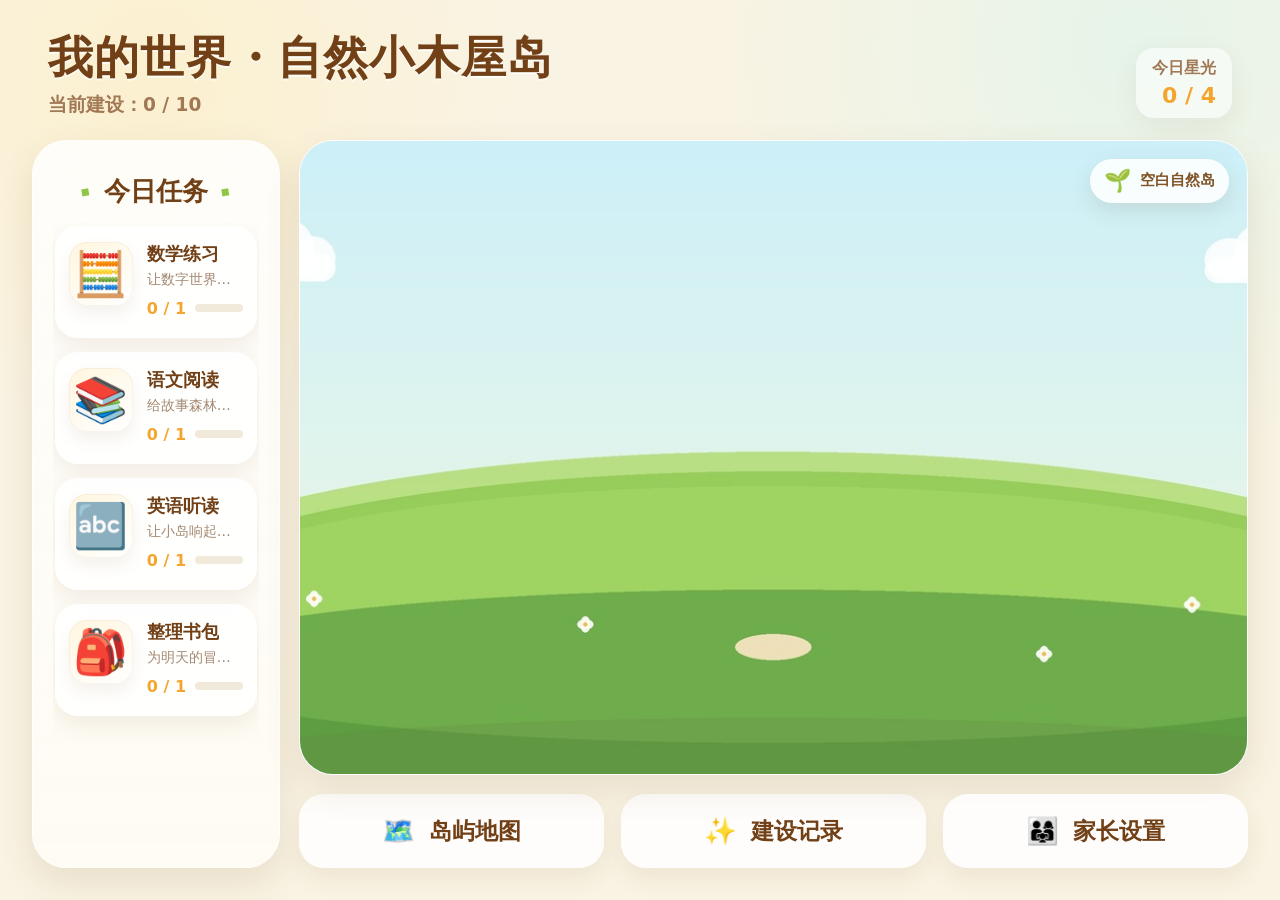
==== commit dc7435d3: "Add files via upload" ====
--- a/index.html
+++ b/index.html
@@ -11,7 +11,7 @@
   <title>星芽岛</title>
   <link rel="manifest" href="manifest.webmanifest">
   <link rel="apple-touch-icon" sizes="180x180" href="assets/icon-180.png">
-  <link rel="stylesheet" href="styles.css?v=1.3.2">
+  <link rel="stylesheet" href="styles.css?v=1.3.3">
 </head>
 <body>
   <main class="app-shell" id="app">
@@ -47,7 +47,6 @@
           <div class="robot-world" id="robotWorld" aria-label="火星机器人基地岛">
             <img class="scene-base" src="assets/coherent-robot-base.jpg" alt="等待建设的空白火星基地">
             <div class="coherent-build-layer" id="robotBuildLayer" aria-hidden="true"></div>
-          </div>
           </div>
 
           <div class="coconut-world" id="coconutWorld" aria-label="椰子岛">
@@ -267,7 +266,7 @@
 
   <div class="toast" id="toast" role="status" aria-live="polite"></div>
 
-  <script src="app.js?v=1.3.2"></script>
-  <script src="rainforest.js?v=1.3.2"></script>
+  <script src="app.js?v=1.3.3"></script>
+  <script src="rainforest.js?v=1.3.3"></script>
 </body>
 </html>
--- a/styles.css
+++ b/styles.css
@@ -3503,3 +3503,16 @@
     0 8px 24px rgba(126,55,31,.16),
     inset 0 0 0 1px rgba(255,134,76,.22);
 }
+
+/* v1.3.3 — 椰子岛场景层级防回归 */
+#islandStage > .scene-world,
+#islandStage > .robot-world,
+#islandStage > .coconut-world,
+#islandStage > .rainforest-world {
+  position: absolute;
+  inset: 0;
+}
+
+.island-stage.coconut-island > .coconut-world {
+  display: block;
+}
